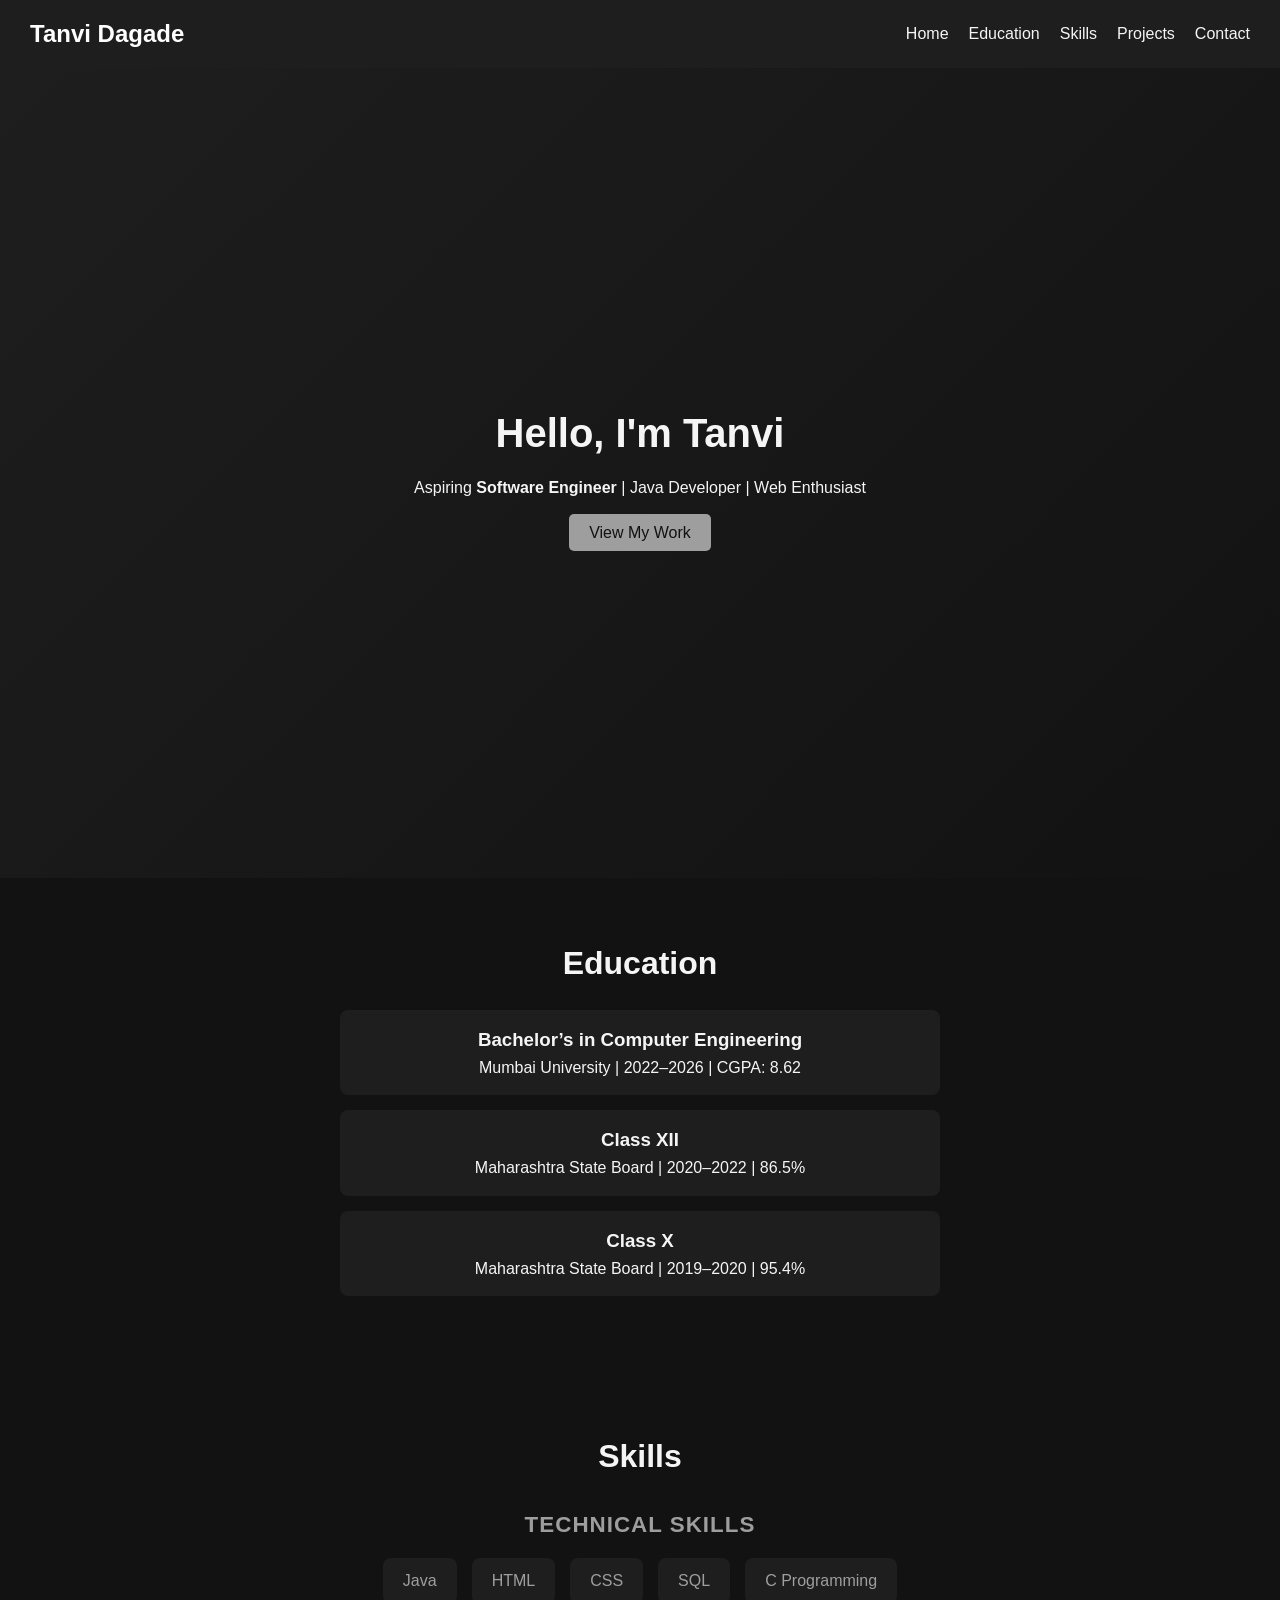
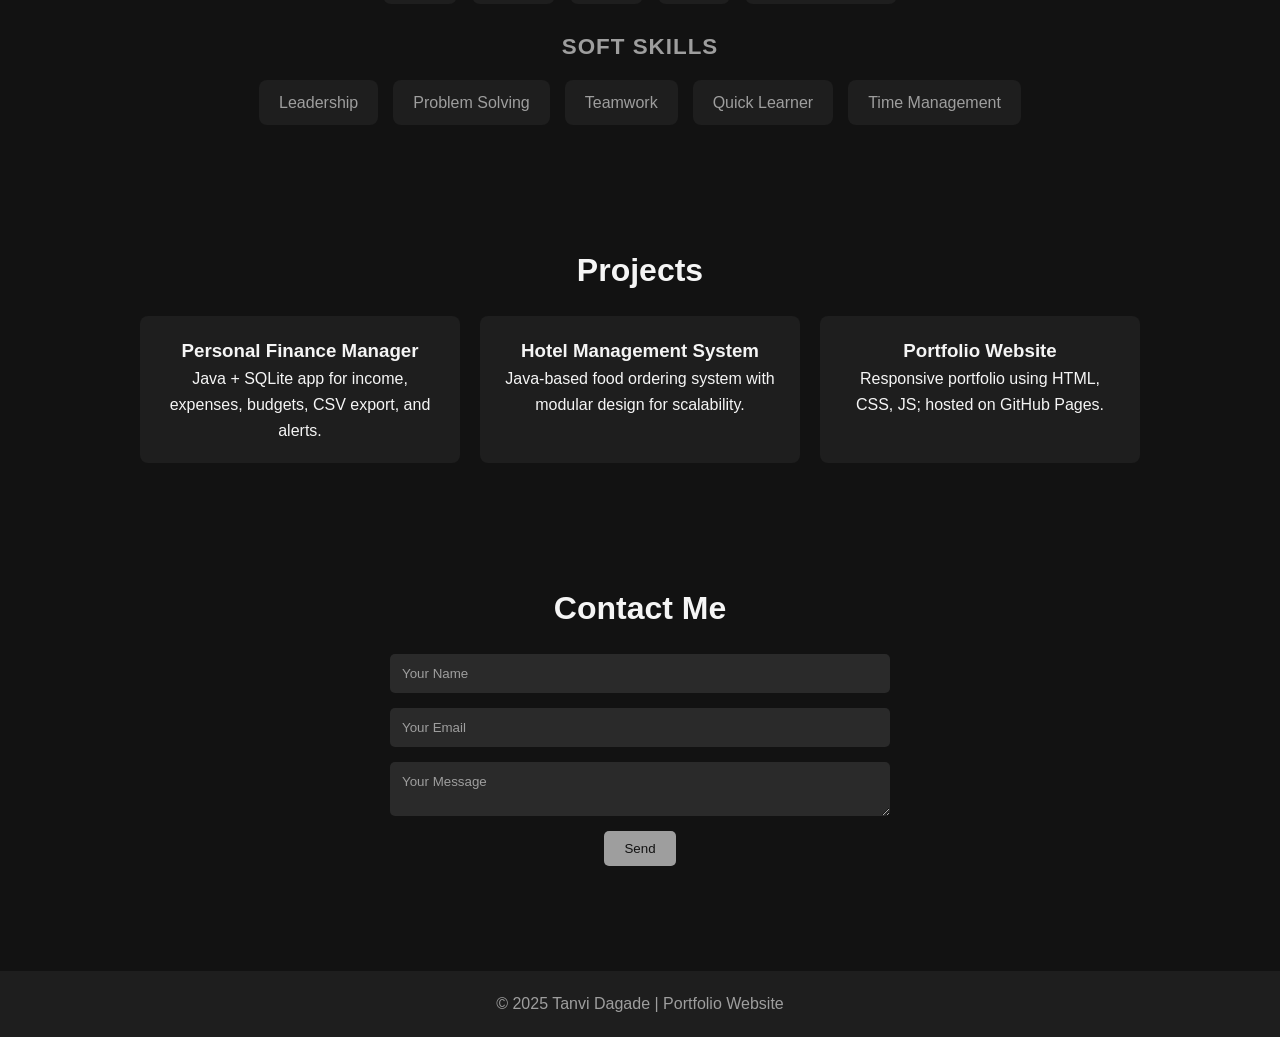
==== index.html @ e06c5f33 "Add files via upload" ====
<!DOCTYPE html>
<html lang="en">

<head>
    <meta charset="UTF-8">
    <meta name="viewport" content="width=device-width, initial-scale=1.0">
    <title>Tanvi Dagade - Portfolio</title>
    <link rel="stylesheet" href="style.css">
</head>

<body> <!-- ===== Header / Navbar ===== -->
    <header>
        <nav>
            <h2 class="logo">Tanvi Dagade</h2>
            <ul class="nav-links">
                <li><a href="#home">Home</a></li>
                <li><a href="#education">Education</a></li>
                <li><a href="#skills">Skills</a></li>
                <li><a href="#projects">Projects</a></li>
                <li><a href="#contact">Contact</a></li>
            </ul>
        </nav>
    </header> <!-- ===== Hero Section ===== -->
    <section id="home" class="section hero">
        <div class="hero-content">
            <h1>Hello, I'm Tanvi <span class="highlight"></span></h1>
            <p>Aspiring <strong>Software Engineer</strong> | Java Developer | Web Enthusiast</p> <a href="#projects"
                class="btn">View My Work</a>
        </div>
    </section> <!-- ===== Education Section ===== -->
    <section id="education" class="section">
        <h2 class="section-title">Education</h2>
        <div class="timeline">
            <div class="timeline-item">
                <h3>Bachelor’s in Computer Engineering</h3>
                <p>Mumbai University | 2022–2026 | CGPA: 8.62</p>
            </div>
            <div class="timeline-item">
                <h3>Class XII</h3>
                <p>Maharashtra State Board | 2020–2022 | 86.5%</p>
            </div>
            <div class="timeline-item">
                <h3>Class X</h3>
                <p>Maharashtra State Board | 2019–2020 | 95.4%</p>
            </div>
        </div>
    </section> <!-- ===== Skills Section ===== -->
    <section id="skills" class="section">
        <h2 class="section-title">Skills</h2> <!-- Technical Skills -->
        <h3 class="sub-title">Technical Skills</h3>
        <div class="skills-container">
            <div class="skill-card">Java</div>
            <div class="skill-card">HTML</div>
            <div class="skill-card">CSS</div>
            <div class="skill-card">SQL</div>
            <div class="skill-card">C Programming</div>
        </div> <!-- Soft Skills -->
        <h3 class="sub-title">Soft Skills</h3>
        <div class="skills-container">
            <div class="skill-card">Leadership</div>
            <div class="skill-card">Problem Solving</div>
            <div class="skill-card">Teamwork</div>
            <div class="skill-card">Quick Learner</div>
            <div class="skill-card">Time Management</div>
        </div>
    </section> <!-- ===== Projects Section ===== -->
    <section id="projects" class="section">
        <h2 class="section-title">Projects</h2>
        <div class="projects-grid">
            <div class="project-card">
                <h3>Personal Finance Manager</h3>
                <p>Java + SQLite app for income, expenses, budgets, CSV export, and alerts.</p>
            </div>
            <div class="project-card">
                <h3>Hotel Management System</h3>
                <p>Java-based food ordering system with modular design for scalability.</p>
            </div>
            <div class="project-card">
                <h3>Portfolio Website</h3>
                <p>Responsive portfolio using HTML, CSS, JS; hosted on GitHub Pages.</p>
            </div>
        </div>
    </section> <!-- ===== Contact Section ===== -->
    <section id="contact" class="section">
        <h2 class="section-title">Contact Me</h2>
        <form id="contactForm"> <input type="text" name="name" placeholder="Your Name" required> <input type="email"
                name="email" placeholder="Your Email" required> <textarea name="message" placeholder="Your Message"
                required></textarea> <button type="submit" class="btn">Send</button> </form>
        <p id="formMessage" class="form-msg"></p>
    </section> <!-- ===== Footer ===== -->
    <footer>
        <p>© 2025 Tanvi Dagade | Portfolio Website</p>
    </footer>
    <script src="script.js"></script>
</body>

</html>
---- style.css ----
/* ===== Global Styles ===== */
* {
    margin: 0;
    padding: 0;
    box-sizing: border-box;
    font-family: 'Segoe UI', Arial, sans-serif;
}

body {
    background: #121212;
    color: #f5f5f5;
    line-height: 1.6;
}

/* ===== Navbar ===== */
header {
    background: #1e1e1e;
    padding: 15px 30px;
    position: sticky;
    top: 0;
    z-index: 1000;
}

nav {
    display: flex;
    justify-content: space-between;
    align-items: center;
}

.logo {
    color: white;
    font-size: 1.5rem;
    font-weight: bold;
}

.logo span {
    color: #9e9e9e;
}

.nav-links {
    list-style: none;
    display: flex;
    gap: 20px;
}

.nav-links a {
    color: #f5f5f5;
    text-decoration: none;
    transition: 0.3s;
}

.nav-links a:hover {
    color: #9e9e9e;
}

/* ===== Hero Section ===== */
.hero {
    height: 90vh;
    display: flex;
    align-items: center;
    justify-content: center;
    text-align: center;
    background: linear-gradient(135deg, #1e1e1e, #121212);
}

.hero h1 {
    font-size: 2.5rem;
    margin-bottom: 10px;
}

.highlight {
    color: #9e9e9e;
}

.hero p {
    margin-bottom: 20px;
}

.btn {
    background: #9e9e9e;
    color: #121212;
    padding: 10px 20px;
    border: none;
    border-radius: 5px;
    text-decoration: none;
    cursor: pointer;
    transition: 0.3s;
}

.btn:hover {
    background: #f5f5f5;
}

.sub-title {
    font-size: 1.4rem;
    margin: 25px 0 15px;
    color: #9e9e9e;
    text-transform: uppercase;
    letter-spacing: 1px;
}

/* ===== Sections ===== */
.section {
    padding: 60px 20px;
    text-align: center;
}

.section-title {
    font-size: 2rem;
    margin-bottom: 20px;
}

/* ===== Education Timeline ===== */
.timeline {
    max-width: 600px;
    margin: auto;
}

.timeline-item {
    background: #1e1e1e;
    margin: 15px 0;
    padding: 15px;
    border-radius: 8px;
}

/* ===== Skills ===== */
.skills-container {
    display: flex;
    flex-wrap: wrap;
    justify-content: center;
    gap: 15px;
}

.skill-card {
    background: #1e1e1e;
    padding: 10px 20px;
    border-radius: 8px;
    color: #9e9e9e;
    transition: 0.3s;
}

.skill-card:hover {
    background: #9e9e9e;
    color: #121212;
}

/* ===== Projects ===== */
.projects-grid {
    display: grid;
    grid-template-columns: repeat(auto-fit, minmax(250px, 1fr));
    gap: 20px;
    max-width: 1000px;
    margin: auto;
}

.project-card {
    background: #1e1e1e;
    padding: 20px;
    border-radius: 8px;
    transition: 0.3s;
}

.project-card:hover {
    transform: translateY(-5px);
    background: #2a2a2a;
}

/* ===== Contact ===== */
form {
    max-width: 500px;
    margin: auto;
    display: flex;
    flex-direction: column;
    gap: 15px;
}

.form-msg {
    margin-top: 15px;
    font-size: 1rem;
    font-weight: bold;
}

form input,
form textarea {
    padding: 12px;
    border: none;
    border-radius: 5px;
    background: #2a2a2a;
    color: #f5f5f5;
}

form input::placeholder,
form textarea::placeholder {
    color: #9e9e9e;
}

form button {
    align-self: center;
}

/* ===== Footer ===== */
footer {
    background: #1e1e1e;
    padding: 20px;
    text-align: center;
    color: #9e9e9e;
    margin-top: 30px;
}

/* ===== Responsive ===== */
@media (max-width: 768px) {
    nav {
        flex-direction: column;
    }

    .nav-links {
        flex-direction: column;
        gap: 10px;
        margin-top: 10px;
    }
}
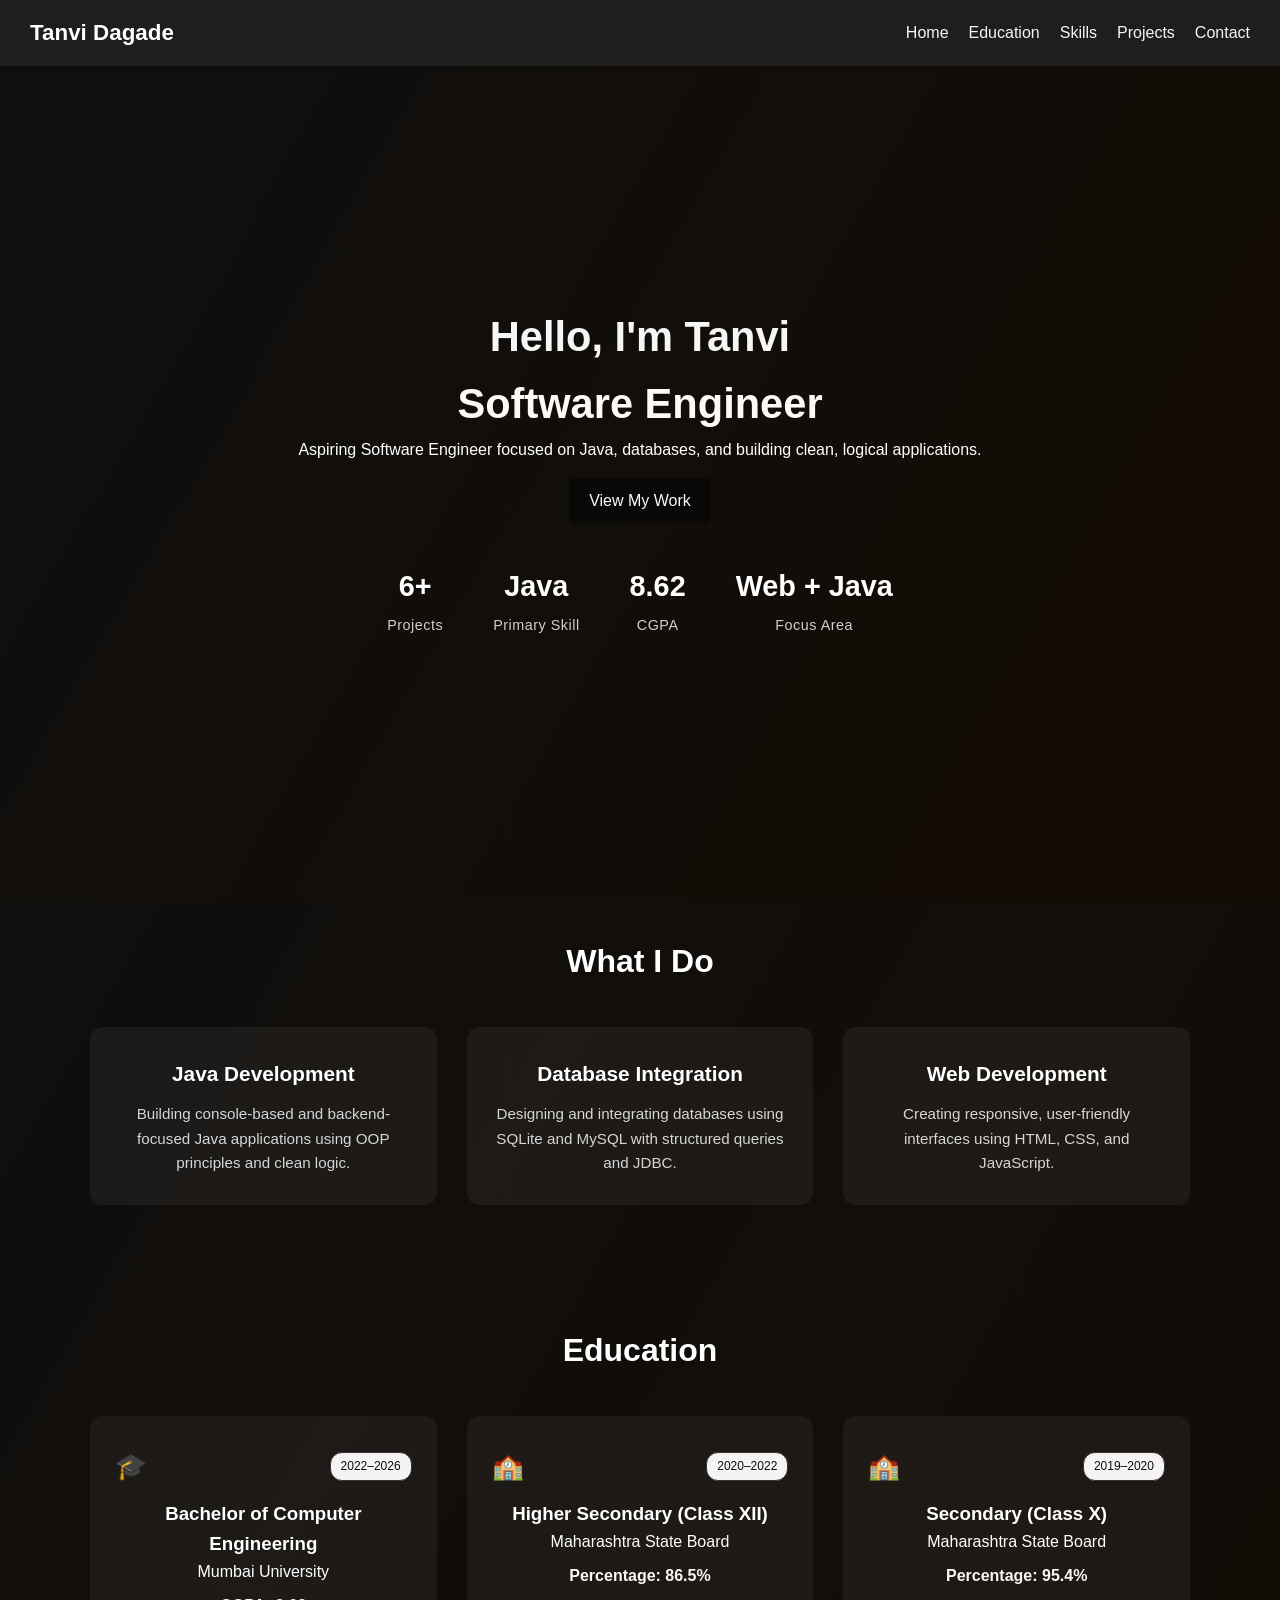
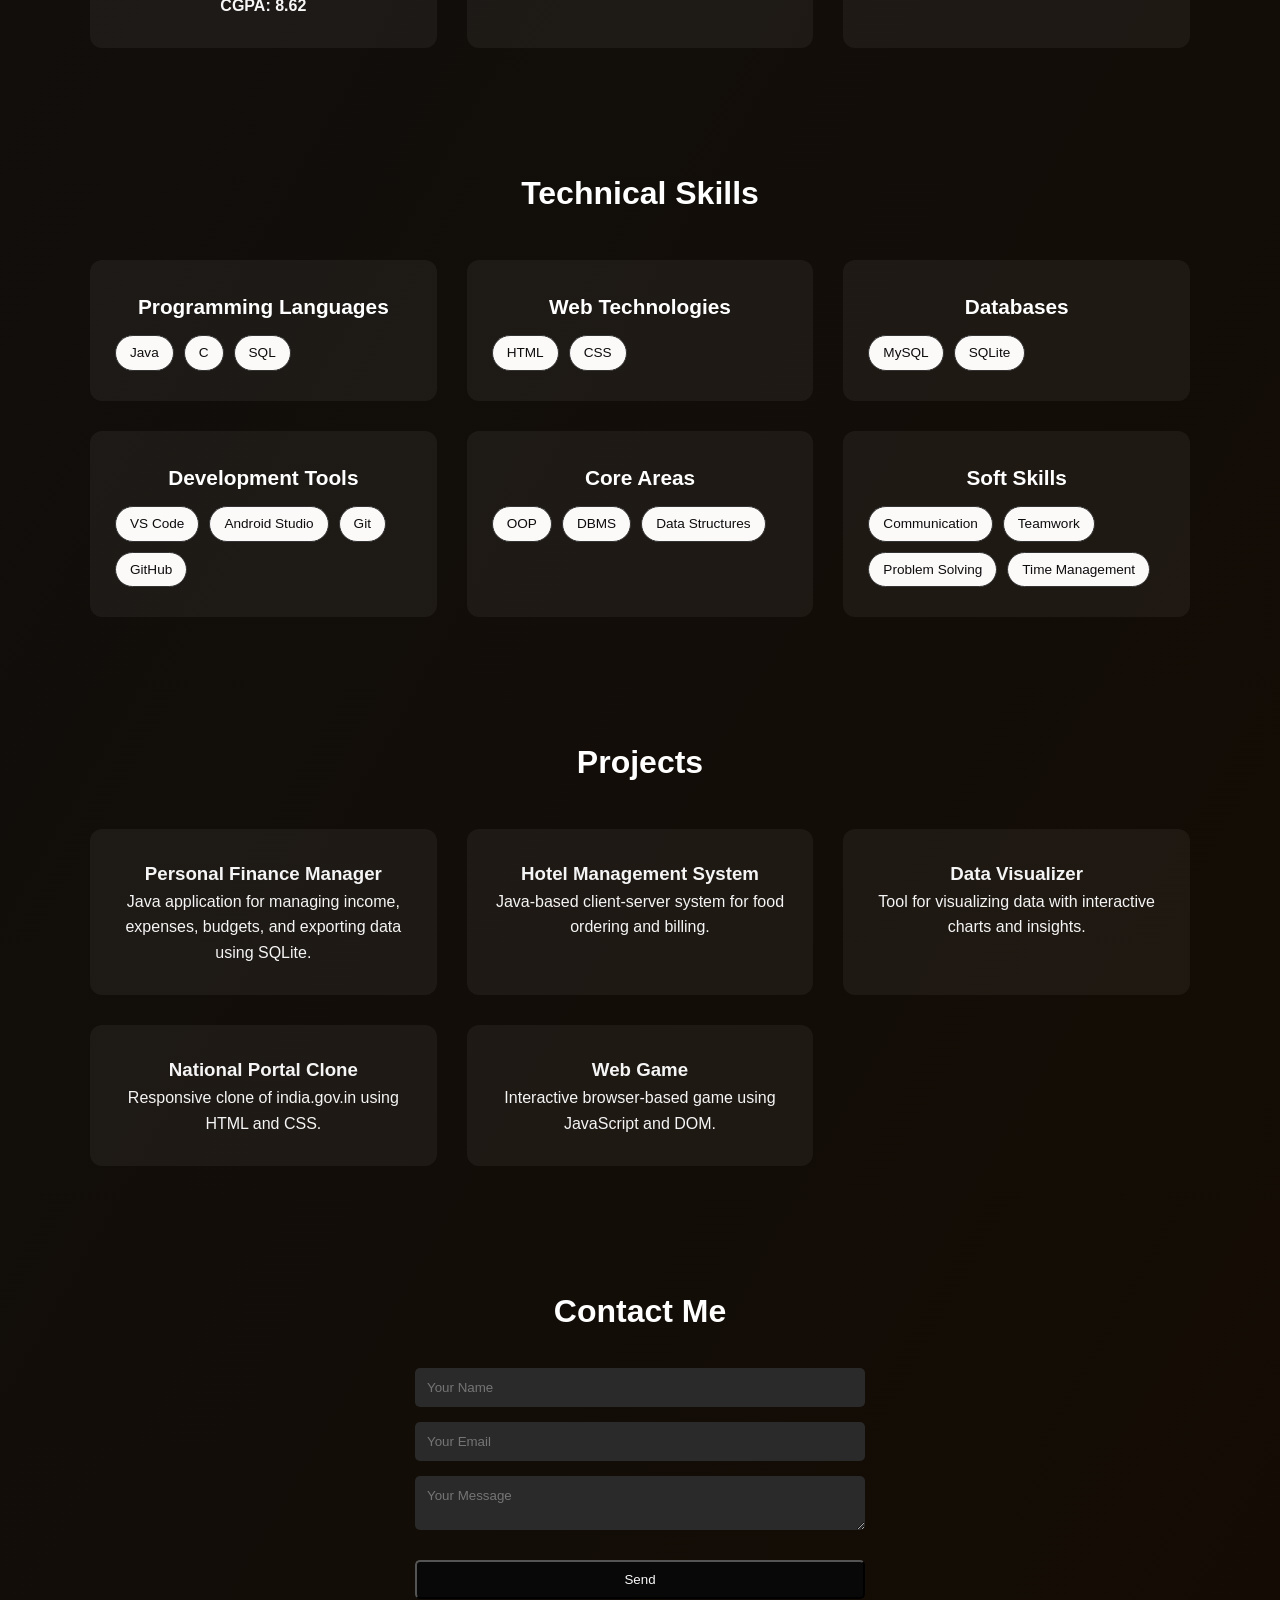
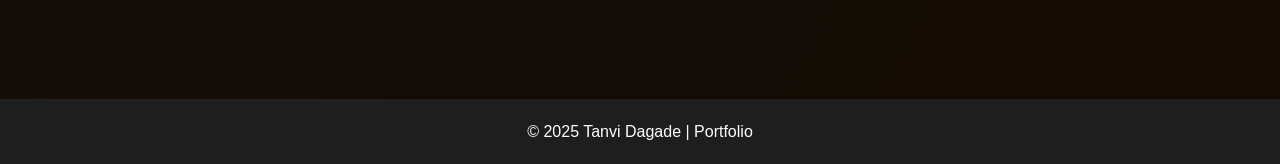
==== commit 08190ae6: "Initial portfolio upload" ====
--- a/index.html
+++ b/index.html
@@ -1,97 +1,274 @@
-<!DOCTYPE html>
-<html lang="en">
-
-<head>
-    <meta charset="UTF-8">
-    <meta name="viewport" content="width=device-width, initial-scale=1.0">
-    <title>Tanvi Dagade - Portfolio</title>
-    <link rel="stylesheet" href="style.css">
-</head>
-
-<body> <!-- ===== Header / Navbar ===== -->
-    <header>
-        <nav>
-            <h2 class="logo">Tanvi Dagade</h2>
-            <ul class="nav-links">
-                <li><a href="#home">Home</a></li>
-                <li><a href="#education">Education</a></li>
-                <li><a href="#skills">Skills</a></li>
-                <li><a href="#projects">Projects</a></li>
-                <li><a href="#contact">Contact</a></li>
-            </ul>
-        </nav>
-    </header> <!-- ===== Hero Section ===== -->
-    <section id="home" class="section hero">
-        <div class="hero-content">
-            <h1>Hello, I'm Tanvi <span class="highlight"></span></h1>
-            <p>Aspiring <strong>Software Engineer</strong> | Java Developer | Web Enthusiast</p> <a href="#projects"
-                class="btn">View My Work</a>
-        </div>
-    </section> <!-- ===== Education Section ===== -->
-    <section id="education" class="section">
-        <h2 class="section-title">Education</h2>
-        <div class="timeline">
-            <div class="timeline-item">
-                <h3>Bachelor’s in Computer Engineering</h3>
-                <p>Mumbai University | 2022–2026 | CGPA: 8.62</p>
-            </div>
-            <div class="timeline-item">
-                <h3>Class XII</h3>
-                <p>Maharashtra State Board | 2020–2022 | 86.5%</p>
-            </div>
-            <div class="timeline-item">
-                <h3>Class X</h3>
-                <p>Maharashtra State Board | 2019–2020 | 95.4%</p>
-            </div>
-        </div>
-    </section> <!-- ===== Skills Section ===== -->
-    <section id="skills" class="section">
-        <h2 class="section-title">Skills</h2> <!-- Technical Skills -->
-        <h3 class="sub-title">Technical Skills</h3>
-        <div class="skills-container">
-            <div class="skill-card">Java</div>
-            <div class="skill-card">HTML</div>
-            <div class="skill-card">CSS</div>
-            <div class="skill-card">SQL</div>
-            <div class="skill-card">C Programming</div>
-        </div> <!-- Soft Skills -->
-        <h3 class="sub-title">Soft Skills</h3>
-        <div class="skills-container">
-            <div class="skill-card">Leadership</div>
-            <div class="skill-card">Problem Solving</div>
-            <div class="skill-card">Teamwork</div>
-            <div class="skill-card">Quick Learner</div>
-            <div class="skill-card">Time Management</div>
-        </div>
-    </section> <!-- ===== Projects Section ===== -->
-    <section id="projects" class="section">
-        <h2 class="section-title">Projects</h2>
-        <div class="projects-grid">
-            <div class="project-card">
-                <h3>Personal Finance Manager</h3>
-                <p>Java + SQLite app for income, expenses, budgets, CSV export, and alerts.</p>
-            </div>
-            <div class="project-card">
-                <h3>Hotel Management System</h3>
-                <p>Java-based food ordering system with modular design for scalability.</p>
-            </div>
-            <div class="project-card">
-                <h3>Portfolio Website</h3>
-                <p>Responsive portfolio using HTML, CSS, JS; hosted on GitHub Pages.</p>
-            </div>
-        </div>
-    </section> <!-- ===== Contact Section ===== -->
-    <section id="contact" class="section">
-        <h2 class="section-title">Contact Me</h2>
-        <form id="contactForm"> <input type="text" name="name" placeholder="Your Name" required> <input type="email"
-                name="email" placeholder="Your Email" required> <textarea name="message" placeholder="Your Message"
-                required></textarea> <button type="submit" class="btn">Send</button> </form>
-        <p id="formMessage" class="form-msg"></p>
-    </section> <!-- ===== Footer ===== -->
-    <footer>
-        <p>© 2025 Tanvi Dagade | Portfolio Website</p>
-    </footer>
-    <script src="script.js"></script>
-</body>
-
+<!DOCTYPE html>
+<html lang="en">
+
+<head>
+    <meta charset="UTF-8" />
+    <meta name="viewport" content="width=device-width, initial-scale=1.0" />
+    <title>Tanvi Dagade - Portfolio</title>
+    <link rel="stylesheet" href="style.css" />
+</head>
+
+<body>
+
+    <!-- Floating Background -->
+    <div class="floating-bg">
+        <span></span>
+        <span></span>
+        <span></span>
+        <span></span>
+        <span></span>
+        <span></span>
+    </div>
+
+    <!-- ===== Navbar ===== -->
+    <header>
+        <nav>
+            <h2 class="logo">Tanvi Dagade</h2>
+            <ul class="nav-links">
+                <li><a href="#home">Home</a></li>
+                <li><a href="#education">Education</a></li>
+                <li><a href="#skills">Skills</a></li>
+                <li><a href="#projects">Projects</a></li>
+                <li><a href="#contact">Contact</a></li>
+            </ul>
+        </nav>
+    </header>
+
+    <!-- ===== Hero ===== -->
+    <section id="home" class="section hero">
+        <div class="hero-content">
+            <h1 style="color: rgb(247, 246, 246);">
+                Hello, I'm Tanvi <br>
+                <span class="highlight" id="typing" style="color: rgb(253, 249, 249);"></span>
+            </h1>
+
+            <p>
+                Aspiring Software Engineer focused on Java, databases,
+                and building clean, logical applications.
+            </p>
+
+            <a href="#projects" class="btn">View My Work</a>
+
+            <!-- HERO STATS -->
+            <div class="hero-stats">
+                <div>
+                    <h3>6+</h3>
+                    <p>Projects</p>
+                </div>
+                <div>
+                    <h3>Java</h3>
+                    <p>Primary Skill</p>
+                </div>
+                <div>
+                    <h3>8.62</h3>
+                    <p>CGPA</p>
+                </div>
+                <div>
+                    <h3>Web + Java</h3>
+                    <p>Focus Area</p>
+                </div>
+            </div>
+        </div>
+    </section>
+
+    <!-- ===== What I Do ===== -->
+    <section class="section what-i-do">
+        <h2 class="section-title">What I Do</h2>
+
+        <div class="what-grid">
+            <div class="what-card">
+                <h3>Java Development</h3>
+                <p>
+                    Building console-based and backend-focused Java applications
+                    using OOP principles and clean logic.
+                </p>
+            </div>
+
+            <div class="what-card">
+                <h3>Database Integration</h3>
+                <p>
+                    Designing and integrating databases using SQLite and MySQL
+                    with structured queries and JDBC.
+                </p>
+            </div>
+
+            <div class="what-card">
+                <h3>Web Development</h3>
+                <p>
+                    Creating responsive, user-friendly interfaces using
+                    HTML, CSS, and JavaScript.
+                </p>
+            </div>
+        </div>
+    </section>
+
+    <!-- ===== Education ===== -->
+    <section id="education" class="section">
+        <h2 class="section-title">Education</h2>
+
+        <div class="education-grid">
+
+            <div class="education-card">
+                <div class="edu-header">
+                    <span class="edu-icon">🎓</span>
+                    <span class="edu-badge">2022–2026</span>
+                </div>
+                <h3>Bachelor of Computer Engineering</h3>
+                <p>Mumbai University</p>
+                <p class="edu-score">CGPA: 8.62</p>
+            </div>
+
+            <div class="education-card">
+                <div class="edu-header">
+                    <span class="edu-icon">🏫</span>
+                    <span class="edu-badge">2020–2022</span>
+                </div>
+                <h3>Higher Secondary (Class XII)</h3>
+                <p>Maharashtra State Board</p>
+                <p class="edu-score">Percentage: 86.5%</p>
+            </div>
+
+            <div class="education-card">
+                <div class="edu-header">
+                    <span class="edu-icon">🏫</span>
+                    <span class="edu-badge">2019–2020</span>
+                </div>
+                <h3>Secondary (Class X)</h3>
+                <p>Maharashtra State Board</p>
+                <p class="edu-score">Percentage: 95.4%</p>
+            </div>
+
+        </div>
+    </section>
+
+    <!-- ===== Skills ===== -->
+    <section id="skills" class="section">
+        <h2 class="section-title">Technical Skills</h2>
+
+        <div class="skills-grid">
+
+            <div class="skills-block">
+                <h3>Programming Languages</h3>
+                <div class="skill-tags">
+                    <span>Java</span>
+                    <span>C</span>
+                    <span>SQL</span>
+                </div>
+            </div>
+
+            <div class="skills-block">
+                <h3>Web Technologies</h3>
+                <div class="skill-tags">
+                    <span>HTML</span>
+                    <span>CSS</span>
+                </div>
+            </div>
+
+            <div class="skills-block">
+                <h3>Databases</h3>
+                <div class="skill-tags">
+                    <span>MySQL</span>
+                    <span>SQLite</span>
+                </div>
+            </div>
+
+            <div class="skills-block">
+                <h3>Development Tools</h3>
+                <div class="skill-tags">
+                    <span>VS Code</span>
+                    <span>Android Studio</span>
+                    <span>Git</span>
+                    <span>GitHub</span>
+                </div>
+            </div>
+
+            <div class="skills-block">
+                <h3>Core Areas</h3>
+                <div class="skill-tags">
+                    <span>OOP</span>
+                    <span>DBMS</span>
+                    <span>Data Structures</span>
+                </div>
+            </div>
+
+            <div class="skills-block">
+                <h3>Soft Skills</h3>
+                <div class="skill-tags">
+                    <span>Communication</span>
+                    <span>Teamwork</span>
+                    <span>Problem Solving</span>
+                    <span>Time Management</span>
+                </div>
+            </div>
+
+        </div>
+    </section>
+
+    <!-- ===== Projects ===== -->
+    <section id="projects" class="section">
+        <h2 class="section-title">Projects</h2>
+
+        <div class="projects-grid">
+
+            <a href="projects/finance-manager.html" class="project-card">
+                <h3>Personal Finance Manager</h3>
+                <p>
+                    Java application for managing income, expenses, budgets,
+                    and exporting data using SQLite.
+                </p>
+            </a>
+
+            <a href="projects/hotel-management.html" class="project-card">
+                <h3>Hotel Management System</h3>
+                <p>
+                    Java-based client-server system for food ordering and billing.
+                </p>
+            </a>
+
+            <a href="projects/data-visualizer.html" class="project-card">
+                <h3>Data Visualizer</h3>
+                <p>
+                    Tool for visualizing data with interactive charts and insights.
+                </p>
+            </a>
+
+            <a href="projects/national-portal.html" class="project-card">
+                <h3>National Portal Clone</h3>
+                <p>
+                    Responsive clone of india.gov.in using HTML and CSS.
+                </p>
+            </a>
+
+            <a href="projects/web-game.html" class="project-card">
+                <h3>Web Game</h3>
+                <p>
+                    Interactive browser-based game using JavaScript and DOM.
+                </p>
+            </a>
+
+        </div>
+    </section>
+
+    <!-- ===== Contact ===== -->
+    <section id="contact" class="section">
+        <h2 class="section-title">Contact Me</h2>
+
+        <form id="contactForm">
+            <input type="text" placeholder="Your Name" required />
+            <input type="email" placeholder="Your Email" required />
+            <textarea placeholder="Your Message" required></textarea>
+            <button type="submit" class="btn">Send</button>
+        </form>
+
+        <p id="formMessage" class="form-msg"></p>
+    </section>
+
+    <!-- ===== Footer ===== -->
+    <footer>
+        <p>© 2025 Tanvi Dagade | Portfolio</p>
+    </footer>
+
+    <script src="script.js"></script>
+</body>
+
 </html>
--- a/style.css
+++ b/style.css
@@ -1,221 +1,438 @@
-/* ===== Global Styles ===== */
-* {
-    margin: 0;
-    padding: 0;
-    box-sizing: border-box;
-    font-family: 'Segoe UI', Arial, sans-serif;
-}
-
-body {
-    background: #121212;
-    color: #f5f5f5;
-    line-height: 1.6;
-}
-
-/* ===== Navbar ===== */
-header {
-    background: #1e1e1e;
-    padding: 15px 30px;
-    position: sticky;
-    top: 0;
-    z-index: 1000;
-}
-
-nav {
-    display: flex;
-    justify-content: space-between;
-    align-items: center;
-}
-
-.logo {
-    color: white;
-    font-size: 1.5rem;
-    font-weight: bold;
-}
-
-.logo span {
-    color: #9e9e9e;
-}
-
-.nav-links {
-    list-style: none;
-    display: flex;
-    gap: 20px;
-}
-
-.nav-links a {
-    color: #f5f5f5;
-    text-decoration: none;
-    transition: 0.3s;
-}
-
-.nav-links a:hover {
-    color: #9e9e9e;
-}
-
-/* ===== Hero Section ===== */
-.hero {
-    height: 90vh;
-    display: flex;
-    align-items: center;
-    justify-content: center;
-    text-align: center;
-    background: linear-gradient(135deg, #1e1e1e, #121212);
-}
-
-.hero h1 {
-    font-size: 2.5rem;
-    margin-bottom: 10px;
-}
-
-.highlight {
-    color: #9e9e9e;
-}
-
-.hero p {
-    margin-bottom: 20px;
-}
-
-.btn {
-    background: #9e9e9e;
-    color: #121212;
-    padding: 10px 20px;
-    border: none;
-    border-radius: 5px;
-    text-decoration: none;
-    cursor: pointer;
-    transition: 0.3s;
-}
-
-.btn:hover {
-    background: #f5f5f5;
-}
-
-.sub-title {
-    font-size: 1.4rem;
-    margin: 25px 0 15px;
-    color: #9e9e9e;
-    text-transform: uppercase;
-    letter-spacing: 1px;
-}
-
-/* ===== Sections ===== */
-.section {
-    padding: 60px 20px;
-    text-align: center;
-}
-
-.section-title {
-    font-size: 2rem;
-    margin-bottom: 20px;
-}
-
-/* ===== Education Timeline ===== */
-.timeline {
-    max-width: 600px;
-    margin: auto;
-}
-
-.timeline-item {
-    background: #1e1e1e;
-    margin: 15px 0;
-    padding: 15px;
-    border-radius: 8px;
-}
-
-/* ===== Skills ===== */
-.skills-container {
-    display: flex;
-    flex-wrap: wrap;
-    justify-content: center;
-    gap: 15px;
-}
-
-.skill-card {
-    background: #1e1e1e;
-    padding: 10px 20px;
-    border-radius: 8px;
-    color: #9e9e9e;
-    transition: 0.3s;
-}
-
-.skill-card:hover {
-    background: #9e9e9e;
-    color: #121212;
-}
-
-/* ===== Projects ===== */
-.projects-grid {
-    display: grid;
-    grid-template-columns: repeat(auto-fit, minmax(250px, 1fr));
-    gap: 20px;
-    max-width: 1000px;
-    margin: auto;
-}
-
-.project-card {
-    background: #1e1e1e;
-    padding: 20px;
-    border-radius: 8px;
-    transition: 0.3s;
-}
-
-.project-card:hover {
-    transform: translateY(-5px);
-    background: #2a2a2a;
-}
-
-/* ===== Contact ===== */
-form {
-    max-width: 500px;
-    margin: auto;
-    display: flex;
-    flex-direction: column;
-    gap: 15px;
-}
-
-.form-msg {
-    margin-top: 15px;
-    font-size: 1rem;
-    font-weight: bold;
-}
-
-form input,
-form textarea {
-    padding: 12px;
-    border: none;
-    border-radius: 5px;
-    background: #2a2a2a;
-    color: #f5f5f5;
-}
-
-form input::placeholder,
-form textarea::placeholder {
-    color: #9e9e9e;
-}
-
-form button {
-    align-self: center;
-}
-
-/* ===== Footer ===== */
-footer {
-    background: #1e1e1e;
-    padding: 20px;
-    text-align: center;
-    color: #9e9e9e;
-    margin-top: 30px;
-}
-
-/* ===== Responsive ===== */
-@media (max-width: 768px) {
-    nav {
-        flex-direction: column;
-    }
-
-    .nav-links {
-        flex-direction: column;
-        gap: 10px;
-        margin-top: 10px;
-    }
-}+/* ===== RESET ===== */
+* {
+    margin: 0;
+    padding: 0;
+    box-sizing: border-box;
+    font-family: 'Segoe UI', Arial, sans-serif;
+}
+
+body {
+    background: linear-gradient(
+        120deg,
+        #0f0f0f,
+        #160b00,
+        #5c3e0d,
+        #140e05
+    );
+    background-size: 400% 400%;
+    animation: floatingBackground 20s ease-in-out infinite;
+    color: #fff;
+    line-height: 1.6;
+}
+
+/* ===== NAVBAR ===== */
+header {
+    background: #1e1e1e;
+    padding: 15px 30px;
+    position: sticky;
+    top: 0;
+    z-index: 1000;
+}
+
+nav {
+    display: flex;
+    justify-content: space-between;
+    align-items: center;
+}
+
+.logo {
+    font-size: 1.4rem;
+}
+
+.nav-links {
+    list-style: none;
+    display: flex;
+    gap: 20px;
+}
+
+.nav-links a {
+    color: #f5f5f5;
+    text-decoration: none;
+    transition: color 0.3s;
+}
+
+.nav-links a:hover {
+    color: #9e9e9e;
+}
+
+/* ===== SECTIONS ===== */
+.section {
+    padding: 60px 20px;
+    text-align: center;
+}
+
+.section-title {
+    font-size: 2rem;
+    margin-bottom: 30px;
+}
+
+/* ===== HERO ===== */
+.hero {
+    height: 90vh;
+    display: flex;
+    justify-content: center;
+    align-items: center;
+    text-align: center;
+}
+
+.hero h1 {
+    font-size: 2.6rem;
+}
+
+.highlight {
+    color: #9e9e9e;
+}
+
+/* ===== BUTTON ===== */
+.btn {
+    background: #080808;
+    color: #faf8f8;
+    padding: 10px 20px;
+    border-radius: 5px;
+    text-decoration: none;
+    display: inline-block;
+    margin-top: 15px;
+    transition: transform 0.3s;
+}
+
+.btn:hover {
+    transform: translateY(-3px);
+}
+
+/* ===== EDUCATION ===== */
+.education-grid {
+    display: grid;
+    grid-template-columns: repeat(3, 1fr);
+    gap: 30px;
+    max-width: 1100px;
+    margin: 40px auto 0;
+}
+
+.education-card {
+    background: rgba(255, 255, 255, 0.05);
+    padding: 30px 25px;
+    border-radius: 12px;
+    transition: transform 0.3s ease, box-shadow 0.3s ease;
+}
+
+.education-card:hover {
+    transform: translateY(-8px);
+    box-shadow: 0 15px 30px rgba(0, 0, 0, 0.35);
+}
+
+.edu-header {
+    display: flex;
+    justify-content: space-between;
+    align-items: center;
+    margin-bottom: 12px;
+}
+
+.edu-icon {
+    font-size: 1.6rem;
+}
+
+.edu-badge {
+    background: #f5f3f3;
+    color: #0e0d0d;
+    font-size: 0.75rem;
+    padding: 4px 10px;
+    border-radius: 12px;
+    border: 1px solid #333;
+}
+
+.edu-score {
+    font-weight: bold;
+    color: #f8f7f7;
+    margin-top: 8px;
+}
+
+/* ===== SKILLS ===== */
+.skills-grid {
+   display: grid;
+    grid-template-columns: repeat(3, 1fr);
+    gap: 30px;
+    max-width: 1100px;
+    margin: 40px auto 0;
+}
+
+.skills-block {
+    background: rgba(255, 255, 255, 0.05);
+    padding: 30px 25px;
+    border-radius: 12px;
+    transition: transform 0.3s ease, box-shadow 0.3s ease;
+}
+
+.skills-block:hover {
+   transform: translateY(-8px);
+    box-shadow: 0 15px 30px rgba(0, 0, 0, 0.35);
+}
+
+.skills-block h3 {
+    font-size: 1.3rem;
+    margin-bottom: 12px;
+    color: #ffffff;
+}
+
+.skill-tags {
+    display: flex;
+    flex-wrap: wrap;
+    gap: 10px;
+}
+
+.skill-tags span {
+    padding: 6px 14px;
+    border-radius: 20px;
+    background: #fcf9f9;
+    border: 1px solid #333;
+    font-size: 0.85rem;
+    color: #0e0d0d;
+    transition: all 0.3s ease;
+}
+
+.skill-tags span:hover {
+    background: #9e9e9e;
+    color: #121212;
+    transform: translateY(-3px);
+}
+
+/* ===== PROJECTS ===== */
+.projects-grid {
+   display: grid;
+    grid-template-columns: repeat(3, 1fr);
+    gap: 30px;
+    max-width: 1100px;
+    margin: 40px auto 0;
+}
+
+.project-card {
+    background: rgba(255, 255, 255, 0.05);
+    padding: 30px 25px;
+    border-radius: 12px;
+    transition: transform 0.4s ease, box-shadow 0.4s ease;
+    text-decoration: none;
+    color: #f5f5f5;
+    transition: transform 0.4s ease, box-shadow 0.4s ease;
+}
+
+.project-card:hover {
+    transform: translateY(-8px);
+    transform: translateY(-8px);
+    box-shadow: 0 15px 30px rgba(0, 0, 0, 0.35);
+}
+
+/* ===== PROJECT DETAIL HERO ===== */
+.project-hero {
+    max-width: 900px;
+    margin: 60px auto 40px;
+    padding: 40px;
+    background: linear-gradient(135deg, #2a2a2a, #1e1e1e);
+    border-radius: 16px;
+    text-align: left;
+    box-shadow: 0 10px 40px rgba(0, 0, 0, 0.4);
+}
+
+.project-hero h1 {
+    font-size: 2.5rem;
+}
+
+.project-hero p {
+    color: #bdbdbd;
+    margin: 15px 0 25px;
+    font-size: 1.1rem;
+}
+
+.tech-badges {
+    display: flex;
+    flex-wrap: wrap;
+    gap: 10px;
+}
+
+.tech-badges span {
+    padding: 6px 14px;
+    border-radius: 20px;
+    background: #121212;
+    border: 1px solid #333;
+    font-size: 0.9rem;
+    transition: transform 0.3s ease, box-shadow 0.3s ease;
+}
+
+.tech-badges span:hover {
+    transform: translateY(-5px) scale(1.1);
+    box-shadow: 0 5px 15px rgba(158, 158, 158, 0.4);
+}
+
+/* ===== CONTACT ===== */
+form {
+    max-width: 450px;
+    margin: auto;
+    display: flex;
+    flex-direction: column;
+    gap: 15px;
+}
+
+input,
+textarea {
+    padding: 12px;
+    border-radius: 5px;
+    border: none;
+    background: #2a2a2a;
+    color: #fff;
+}
+
+/* ===== FOOTER ===== */
+footer {
+    background: #1e1e1e;
+    padding: 20px;
+    text-align: center;
+    margin-top: 40px;
+}
+
+/* ===== ANIMATIONS ===== */
+.hidden {
+    opacity: 0;
+    transform: translateY(30px);
+}
+
+.fade-in {
+    opacity: 1;
+    transform: translateY(0);
+    transition: 0.8s ease;
+}
+
+/* ===== RESPONSIVE ===== */
+@media (max-width: 600px) {
+    .section {
+        padding: 45px 15px;
+    }
+
+    .education-card,
+    .skills-block {
+        padding: 18px;
+    }
+
+    .hero h1 {
+        font-size: 2.1rem;
+    }
+}
+
+.hero-content {
+    max-width: 1000px;
+    margin: 0 auto;
+    text-align: center;
+}
+
+.hero-stats {
+    display: flex;
+    justify-content: center;
+    align-items: center;
+    gap: 50px;
+    margin-top: 40px;
+    flex-wrap: wrap; /* mobile safe */
+}
+
+.hero-stats div {
+    text-align: center;
+}
+
+.hero-stats h3 {
+    font-size: 1.8rem;
+    font-weight: 600;
+    margin-bottom: 5px;
+    color: #ffffff;
+}
+
+.hero-stats p {
+    font-size: 0.9rem;
+    color: #cfcfcf;
+    letter-spacing: 0.5px;
+}
+
+.what-i-do {
+    text-align: center;
+}
+
+.what-grid {
+    display: grid;
+    grid-template-columns: repeat(3, 1fr);
+    gap: 30px;
+    max-width: 1100px;
+    margin: 40px auto 0;
+}
+
+.what-card {
+    background: rgba(255, 255, 255, 0.05);
+    padding: 30px 25px;
+    border-radius: 12px;
+    transition: transform 0.3s ease, box-shadow 0.3s ease;
+}
+
+.what-card h3 {
+    font-size: 1.3rem;
+    margin-bottom: 12px;
+    color: #ffffff;
+}
+
+.what-card p {
+    font-size: 0.95rem;
+    line-height: 1.6;
+    color: #d6d6d6;
+}
+
+.what-card:hover {
+    transform: translateY(-8px);
+    box-shadow: 0 15px 30px rgba(0, 0, 0, 0.35);
+}
+
+@media (max-width: 900px) {
+    .what-grid {
+        grid-template-columns: 1fr;
+    }
+}
+
+/* ===== UNIVERSAL CARD STYLE ===== */
+.card {
+    background: rgba(255, 255, 255, 0.06);
+    padding: 28px 24px;
+    border-radius: 14px;
+    transition: transform 0.35s ease, box-shadow 0.35s ease;
+}
+
+.card:hover {
+    transform: translateY(-8px);
+    box-shadow: 0 18px 35px rgba(0, 0, 0, 0.35);
+}
+
+@keyframes floatingBackground {
+    0% {
+        background-position: 0% 50%;
+    }
+    50% {
+        background-position: 100% 50%;
+    }
+    100% {
+        background-position: 0% 50%;
+    }
+}
+
+body::before {
+    content: "";
+    position: fixed;
+    inset: 0;
+    background: inherit;
+    z-index: -1;
+    animation: verticalFloat 12s ease-in-out infinite;
+    transform-origin: center;
+}
+
+@keyframes verticalFloat {
+    0% {
+        transform: translateY(0px) scale(1);
+    }
+    50% {
+        transform: translateY(-15px) scale(1.02);
+    }
+    100% {
+        transform: translateY(0px) scale(1);
+    }
+}
+
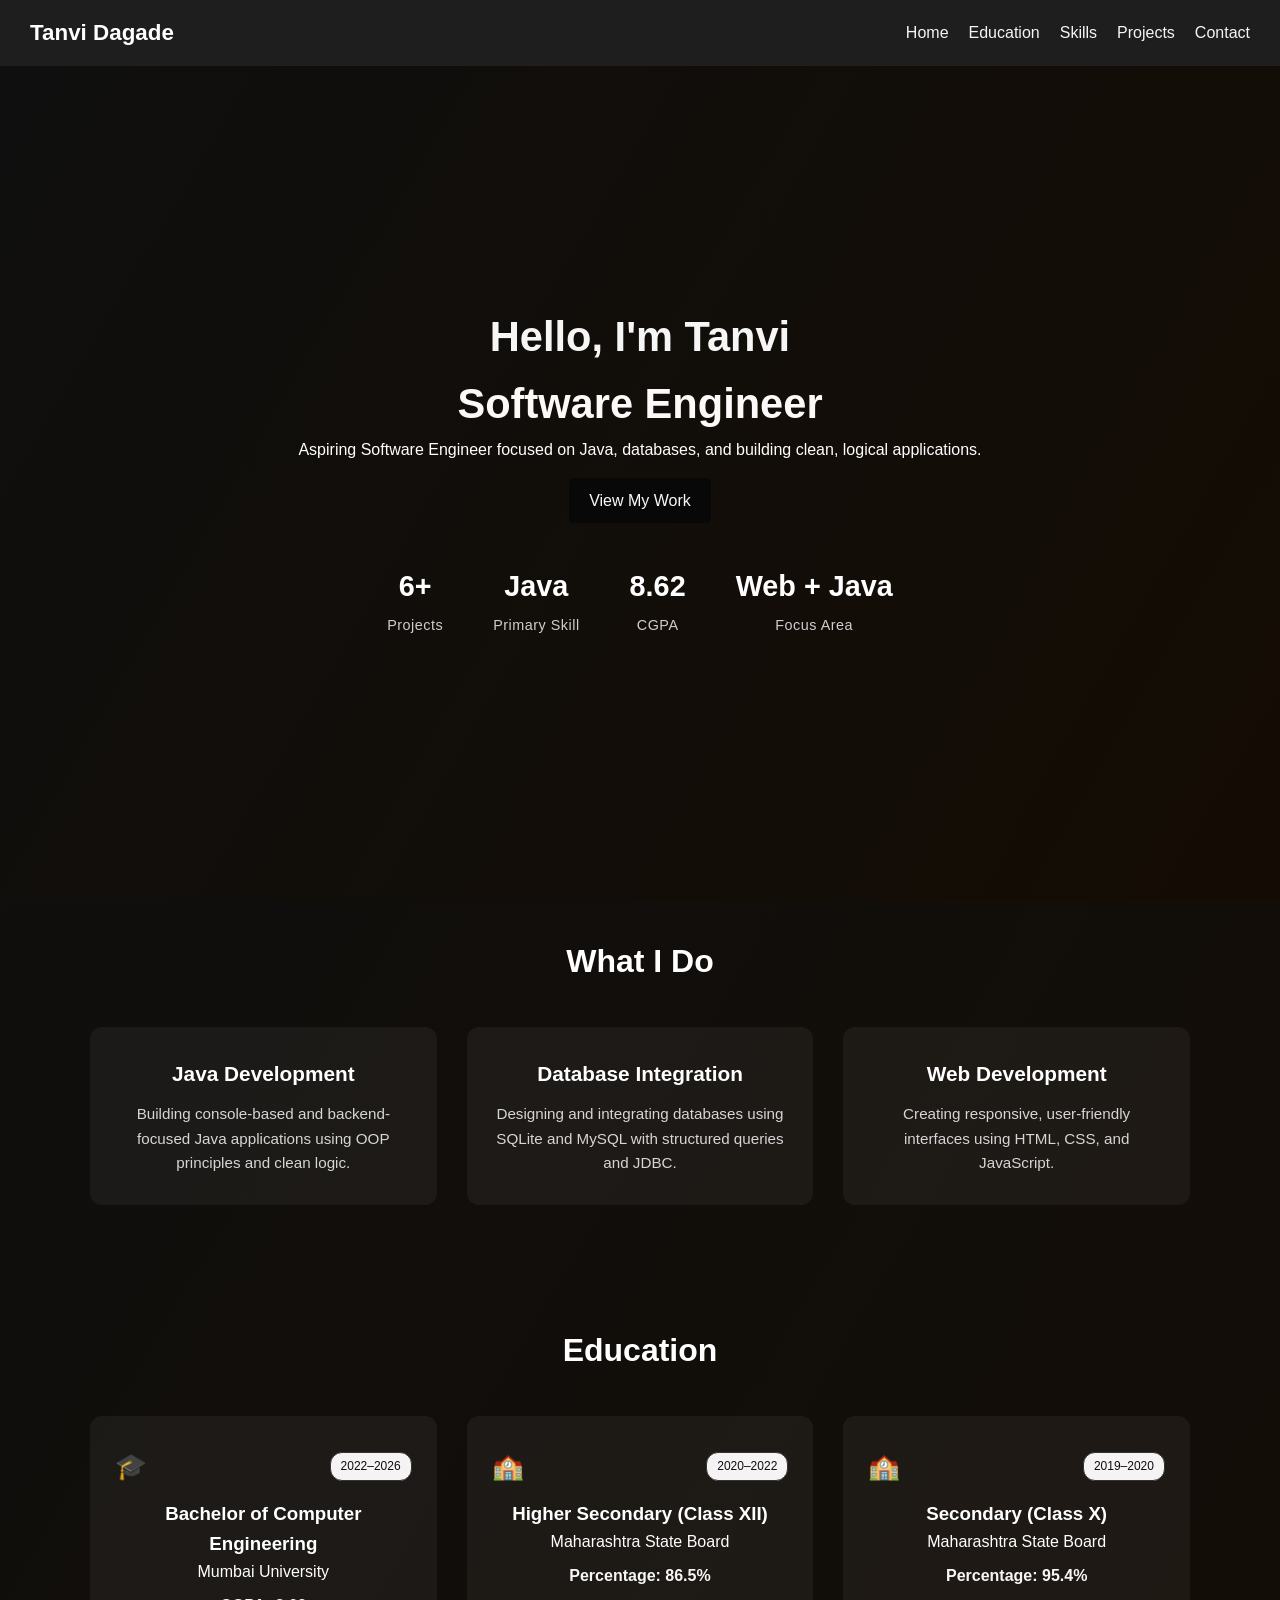
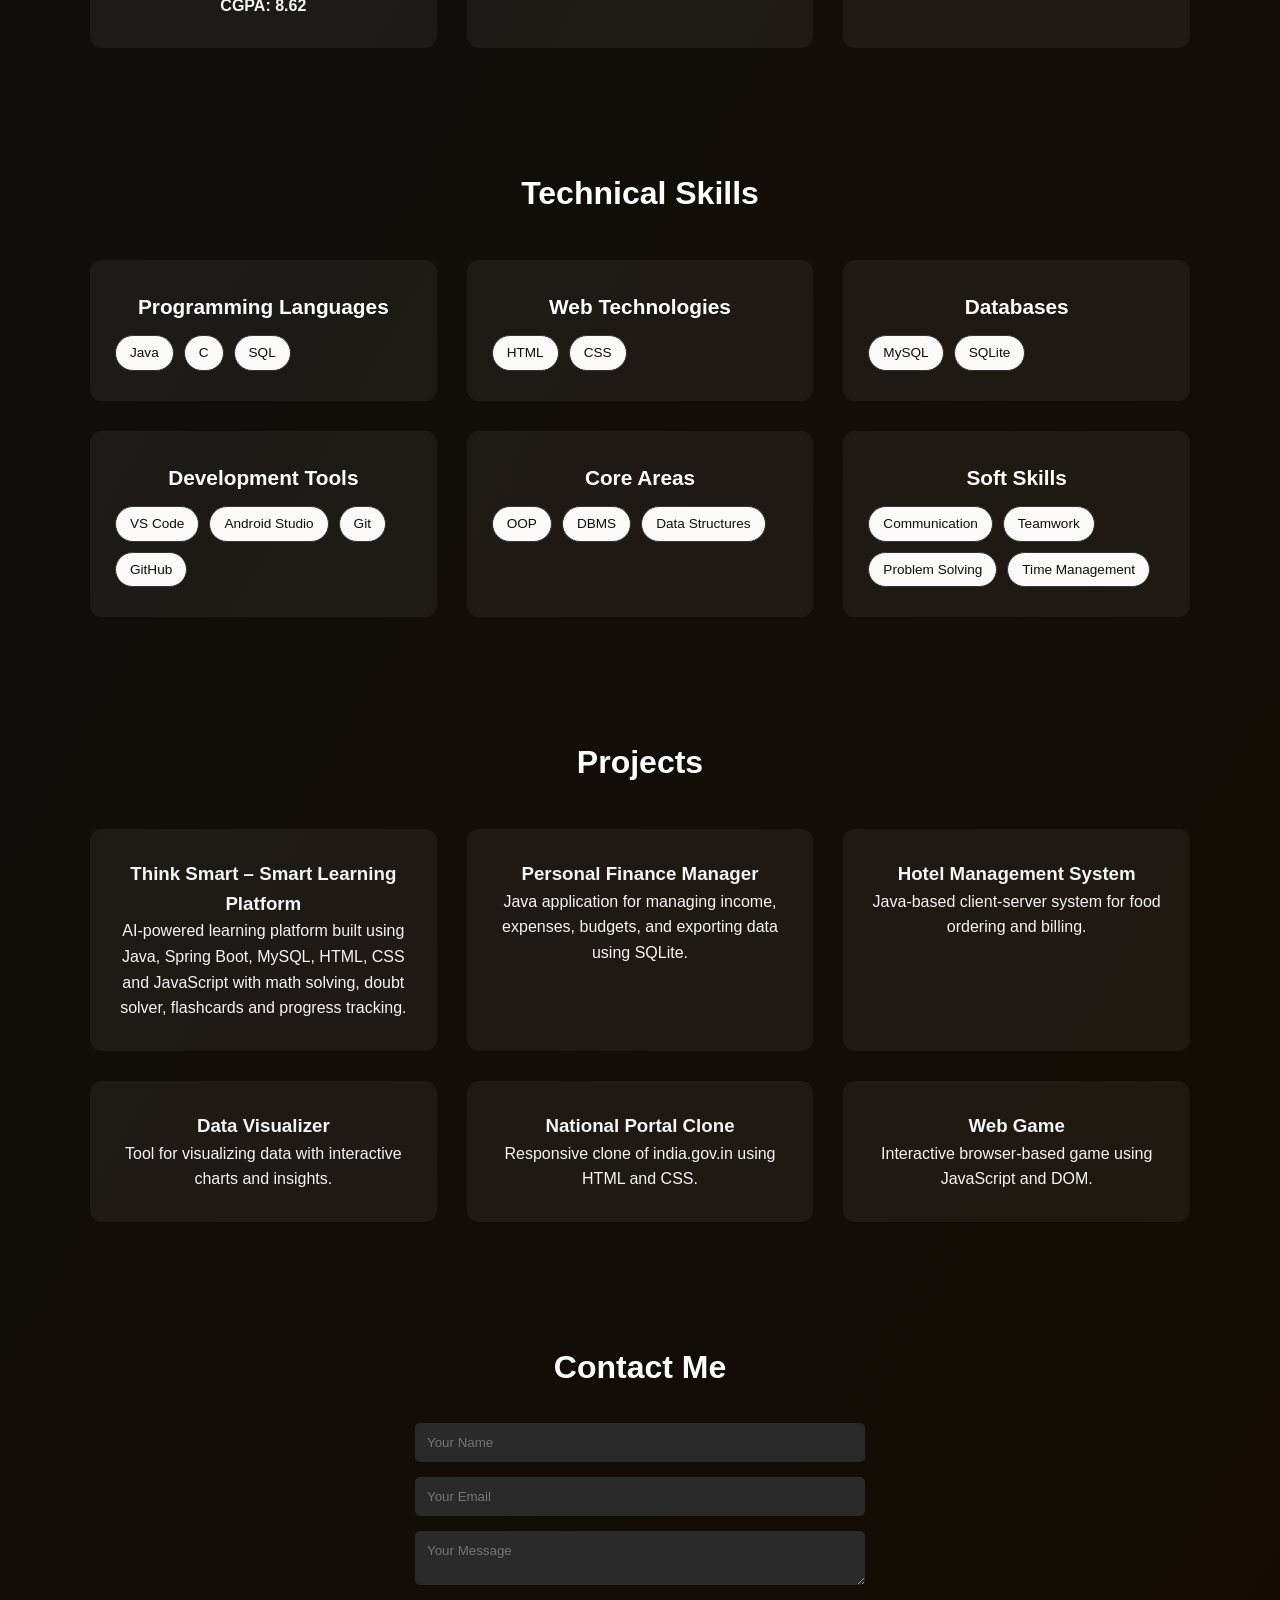
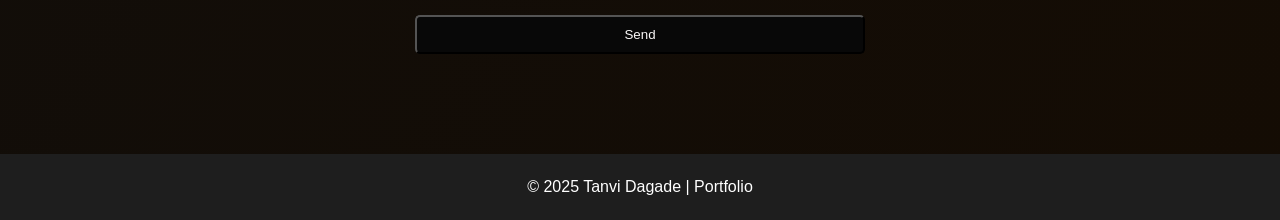
==== commit 50c28b51: "Add files via upload" ====
--- a/index.html
+++ b/index.html
@@ -1,274 +1,283 @@
-<!DOCTYPE html>
-<html lang="en">
-
-<head>
-    <meta charset="UTF-8" />
-    <meta name="viewport" content="width=device-width, initial-scale=1.0" />
-    <title>Tanvi Dagade - Portfolio</title>
-    <link rel="stylesheet" href="style.css" />
-</head>
-
-<body>
-
-    <!-- Floating Background -->
-    <div class="floating-bg">
-        <span></span>
-        <span></span>
-        <span></span>
-        <span></span>
-        <span></span>
-        <span></span>
-    </div>
-
-    <!-- ===== Navbar ===== -->
-    <header>
-        <nav>
-            <h2 class="logo">Tanvi Dagade</h2>
-            <ul class="nav-links">
-                <li><a href="#home">Home</a></li>
-                <li><a href="#education">Education</a></li>
-                <li><a href="#skills">Skills</a></li>
-                <li><a href="#projects">Projects</a></li>
-                <li><a href="#contact">Contact</a></li>
-            </ul>
-        </nav>
-    </header>
-
-    <!-- ===== Hero ===== -->
-    <section id="home" class="section hero">
-        <div class="hero-content">
-            <h1 style="color: rgb(247, 246, 246);">
-                Hello, I'm Tanvi <br>
-                <span class="highlight" id="typing" style="color: rgb(253, 249, 249);"></span>
-            </h1>
-
-            <p>
-                Aspiring Software Engineer focused on Java, databases,
-                and building clean, logical applications.
-            </p>
-
-            <a href="#projects" class="btn">View My Work</a>
-
-            <!-- HERO STATS -->
-            <div class="hero-stats">
-                <div>
-                    <h3>6+</h3>
-                    <p>Projects</p>
-                </div>
-                <div>
-                    <h3>Java</h3>
-                    <p>Primary Skill</p>
-                </div>
-                <div>
-                    <h3>8.62</h3>
-                    <p>CGPA</p>
-                </div>
-                <div>
-                    <h3>Web + Java</h3>
-                    <p>Focus Area</p>
-                </div>
-            </div>
-        </div>
-    </section>
-
-    <!-- ===== What I Do ===== -->
-    <section class="section what-i-do">
-        <h2 class="section-title">What I Do</h2>
-
-        <div class="what-grid">
-            <div class="what-card">
-                <h3>Java Development</h3>
-                <p>
-                    Building console-based and backend-focused Java applications
-                    using OOP principles and clean logic.
-                </p>
-            </div>
-
-            <div class="what-card">
-                <h3>Database Integration</h3>
-                <p>
-                    Designing and integrating databases using SQLite and MySQL
-                    with structured queries and JDBC.
-                </p>
-            </div>
-
-            <div class="what-card">
-                <h3>Web Development</h3>
-                <p>
-                    Creating responsive, user-friendly interfaces using
-                    HTML, CSS, and JavaScript.
-                </p>
-            </div>
-        </div>
-    </section>
-
-    <!-- ===== Education ===== -->
-    <section id="education" class="section">
-        <h2 class="section-title">Education</h2>
-
-        <div class="education-grid">
-
-            <div class="education-card">
-                <div class="edu-header">
-                    <span class="edu-icon">🎓</span>
-                    <span class="edu-badge">2022–2026</span>
-                </div>
-                <h3>Bachelor of Computer Engineering</h3>
-                <p>Mumbai University</p>
-                <p class="edu-score">CGPA: 8.62</p>
-            </div>
-
-            <div class="education-card">
-                <div class="edu-header">
-                    <span class="edu-icon">🏫</span>
-                    <span class="edu-badge">2020–2022</span>
-                </div>
-                <h3>Higher Secondary (Class XII)</h3>
-                <p>Maharashtra State Board</p>
-                <p class="edu-score">Percentage: 86.5%</p>
-            </div>
-
-            <div class="education-card">
-                <div class="edu-header">
-                    <span class="edu-icon">🏫</span>
-                    <span class="edu-badge">2019–2020</span>
-                </div>
-                <h3>Secondary (Class X)</h3>
-                <p>Maharashtra State Board</p>
-                <p class="edu-score">Percentage: 95.4%</p>
-            </div>
-
-        </div>
-    </section>
-
-    <!-- ===== Skills ===== -->
-    <section id="skills" class="section">
-        <h2 class="section-title">Technical Skills</h2>
-
-        <div class="skills-grid">
-
-            <div class="skills-block">
-                <h3>Programming Languages</h3>
-                <div class="skill-tags">
-                    <span>Java</span>
-                    <span>C</span>
-                    <span>SQL</span>
-                </div>
-            </div>
-
-            <div class="skills-block">
-                <h3>Web Technologies</h3>
-                <div class="skill-tags">
-                    <span>HTML</span>
-                    <span>CSS</span>
-                </div>
-            </div>
-
-            <div class="skills-block">
-                <h3>Databases</h3>
-                <div class="skill-tags">
-                    <span>MySQL</span>
-                    <span>SQLite</span>
-                </div>
-            </div>
-
-            <div class="skills-block">
-                <h3>Development Tools</h3>
-                <div class="skill-tags">
-                    <span>VS Code</span>
-                    <span>Android Studio</span>
-                    <span>Git</span>
-                    <span>GitHub</span>
-                </div>
-            </div>
-
-            <div class="skills-block">
-                <h3>Core Areas</h3>
-                <div class="skill-tags">
-                    <span>OOP</span>
-                    <span>DBMS</span>
-                    <span>Data Structures</span>
-                </div>
-            </div>
-
-            <div class="skills-block">
-                <h3>Soft Skills</h3>
-                <div class="skill-tags">
-                    <span>Communication</span>
-                    <span>Teamwork</span>
-                    <span>Problem Solving</span>
-                    <span>Time Management</span>
-                </div>
-            </div>
-
-        </div>
-    </section>
-
-    <!-- ===== Projects ===== -->
-    <section id="projects" class="section">
-        <h2 class="section-title">Projects</h2>
-
-        <div class="projects-grid">
-
-            <a href="projects/finance-manager.html" class="project-card">
-                <h3>Personal Finance Manager</h3>
-                <p>
-                    Java application for managing income, expenses, budgets,
-                    and exporting data using SQLite.
-                </p>
-            </a>
-
-            <a href="projects/hotel-management.html" class="project-card">
-                <h3>Hotel Management System</h3>
-                <p>
-                    Java-based client-server system for food ordering and billing.
-                </p>
-            </a>
-
-            <a href="projects/data-visualizer.html" class="project-card">
-                <h3>Data Visualizer</h3>
-                <p>
-                    Tool for visualizing data with interactive charts and insights.
-                </p>
-            </a>
-
-            <a href="projects/national-portal.html" class="project-card">
-                <h3>National Portal Clone</h3>
-                <p>
-                    Responsive clone of india.gov.in using HTML and CSS.
-                </p>
-            </a>
-
-            <a href="projects/web-game.html" class="project-card">
-                <h3>Web Game</h3>
-                <p>
-                    Interactive browser-based game using JavaScript and DOM.
-                </p>
-            </a>
-
-        </div>
-    </section>
-
-    <!-- ===== Contact ===== -->
-    <section id="contact" class="section">
-        <h2 class="section-title">Contact Me</h2>
-
-        <form id="contactForm">
-            <input type="text" placeholder="Your Name" required />
-            <input type="email" placeholder="Your Email" required />
-            <textarea placeholder="Your Message" required></textarea>
-            <button type="submit" class="btn">Send</button>
-        </form>
-
-        <p id="formMessage" class="form-msg"></p>
-    </section>
-
-    <!-- ===== Footer ===== -->
-    <footer>
-        <p>© 2025 Tanvi Dagade | Portfolio</p>
-    </footer>
-
-    <script src="script.js"></script>
-</body>
-
+<!DOCTYPE html>
+<html lang="en">
+
+<head>
+    <meta charset="UTF-8" />
+    <meta name="viewport" content="width=device-width, initial-scale=1.0" />
+    <title>Tanvi Dagade - Portfolio</title>
+    <link rel="stylesheet" href="style.css" />
+</head>
+
+<body>
+
+    <!-- Floating Background -->
+    <div class="floating-bg">
+        <span></span>
+        <span></span>
+        <span></span>
+        <span></span>
+        <span></span>
+        <span></span>
+    </div>
+
+    <!-- ===== Navbar ===== -->
+    <header>
+        <nav>
+            <h2 class="logo">Tanvi Dagade</h2>
+            <ul class="nav-links">
+                <li><a href="#home">Home</a></li>
+                <li><a href="#education">Education</a></li>
+                <li><a href="#skills">Skills</a></li>
+                <li><a href="#projects">Projects</a></li>
+                <li><a href="#contact">Contact</a></li>
+            </ul>
+        </nav>
+    </header>
+
+    <!-- ===== Hero ===== -->
+    <section id="home" class="section hero">
+        <div class="hero-content">
+            <h1 style="color: rgb(247, 246, 246);">
+                Hello, I'm Tanvi <br>
+                <span class="highlight" id="typing" style="color: rgb(253, 249, 249);"></span>
+            </h1>
+
+            <p>
+                Aspiring Software Engineer focused on Java, databases,
+                and building clean, logical applications.
+            </p>
+
+            <a href="#projects" class="btn">View My Work</a>
+
+            <!-- HERO STATS -->
+            <div class="hero-stats">
+                <div>
+                    <h3>6+</h3>
+                    <p>Projects</p>
+                </div>
+                <div>
+                    <h3>Java</h3>
+                    <p>Primary Skill</p>
+                </div>
+                <div>
+                    <h3>8.62</h3>
+                    <p>CGPA</p>
+                </div>
+                <div>
+                    <h3>Web + Java</h3>
+                    <p>Focus Area</p>
+                </div>
+            </div>
+        </div>
+    </section>
+
+    <!-- ===== What I Do ===== -->
+    <section class="section what-i-do">
+        <h2 class="section-title">What I Do</h2>
+
+        <div class="what-grid">
+            <div class="what-card">
+                <h3>Java Development</h3>
+                <p>
+                    Building console-based and backend-focused Java applications
+                    using OOP principles and clean logic.
+                </p>
+            </div>
+
+            <div class="what-card">
+                <h3>Database Integration</h3>
+                <p>
+                    Designing and integrating databases using SQLite and MySQL
+                    with structured queries and JDBC.
+                </p>
+            </div>
+
+            <div class="what-card">
+                <h3>Web Development</h3>
+                <p>
+                    Creating responsive, user-friendly interfaces using
+                    HTML, CSS, and JavaScript.
+                </p>
+            </div>
+        </div>
+    </section>
+
+    <!-- ===== Education ===== -->
+    <section id="education" class="section">
+        <h2 class="section-title">Education</h2>
+
+        <div class="education-grid">
+
+            <div class="education-card">
+                <div class="edu-header">
+                    <span class="edu-icon">🎓</span>
+                    <span class="edu-badge">2022–2026</span>
+                </div>
+                <h3>Bachelor of Computer Engineering</h3>
+                <p>Mumbai University</p>
+                <p class="edu-score">CGPA: 8.62</p>
+            </div>
+
+            <div class="education-card">
+                <div class="edu-header">
+                    <span class="edu-icon">🏫</span>
+                    <span class="edu-badge">2020–2022</span>
+                </div>
+                <h3>Higher Secondary (Class XII)</h3>
+                <p>Maharashtra State Board</p>
+                <p class="edu-score">Percentage: 86.5%</p>
+            </div>
+
+            <div class="education-card">
+                <div class="edu-header">
+                    <span class="edu-icon">🏫</span>
+                    <span class="edu-badge">2019–2020</span>
+                </div>
+                <h3>Secondary (Class X)</h3>
+                <p>Maharashtra State Board</p>
+                <p class="edu-score">Percentage: 95.4%</p>
+            </div>
+
+        </div>
+    </section>
+
+    <!-- ===== Skills ===== -->
+    <section id="skills" class="section">
+        <h2 class="section-title">Technical Skills</h2>
+
+        <div class="skills-grid">
+
+            <div class="skills-block">
+                <h3>Programming Languages</h3>
+                <div class="skill-tags">
+                    <span>Java</span>
+                    <span>C</span>
+                    <span>SQL</span>
+                </div>
+            </div>
+
+            <div class="skills-block">
+                <h3>Web Technologies</h3>
+                <div class="skill-tags">
+                    <span>HTML</span>
+                    <span>CSS</span>
+                </div>
+            </div>
+
+            <div class="skills-block">
+                <h3>Databases</h3>
+                <div class="skill-tags">
+                    <span>MySQL</span>
+                    <span>SQLite</span>
+                </div>
+            </div>
+
+            <div class="skills-block">
+                <h3>Development Tools</h3>
+                <div class="skill-tags">
+                    <span>VS Code</span>
+                    <span>Android Studio</span>
+                    <span>Git</span>
+                    <span>GitHub</span>
+                </div>
+            </div>
+
+            <div class="skills-block">
+                <h3>Core Areas</h3>
+                <div class="skill-tags">
+                    <span>OOP</span>
+                    <span>DBMS</span>
+                    <span>Data Structures</span>
+                </div>
+            </div>
+
+            <div class="skills-block">
+                <h3>Soft Skills</h3>
+                <div class="skill-tags">
+                    <span>Communication</span>
+                    <span>Teamwork</span>
+                    <span>Problem Solving</span>
+                    <span>Time Management</span>
+                </div>
+            </div>
+
+        </div>
+    </section>
+
+    <!-- ===== Projects ===== -->
+    <section id="projects" class="section">
+        <h2 class="section-title">Projects</h2>
+
+        <div class="projects-grid">
+
+            <a href="projects/think-smart.html" class="project-card">
+                <h3>Think Smart – Smart Learning Platform</h3>
+                <p>
+                    AI-powered learning platform built using Java, Spring Boot,
+                    MySQL, HTML, CSS and JavaScript with math solving,
+                    doubt solver, flashcards and progress tracking.
+                </p>
+            </a>
+
+            <a href="projects/finance-manager.html" class="project-card">
+                <h3>Personal Finance Manager</h3>
+                <p>
+                    Java application for managing income, expenses, budgets,
+                    and exporting data using SQLite.
+                </p>
+            </a>
+
+            <a href="projects/hotel-management.html" class="project-card">
+                <h3>Hotel Management System</h3>
+                <p>
+                    Java-based client-server system for food ordering and billing.
+                </p>
+            </a>
+
+            <a href="projects/data-visualizer.html" class="project-card">
+                <h3>Data Visualizer</h3>
+                <p>
+                    Tool for visualizing data with interactive charts and insights.
+                </p>
+            </a>
+
+            <a href="projects/national-portal.html" class="project-card">
+                <h3>National Portal Clone</h3>
+                <p>
+                    Responsive clone of india.gov.in using HTML and CSS.
+                </p>
+            </a>
+
+            <a href="projects/web-game.html" class="project-card">
+                <h3>Web Game</h3>
+                <p>
+                    Interactive browser-based game using JavaScript and DOM.
+                </p>
+            </a>
+
+        </div>
+    </section>
+
+    <!-- ===== Contact ===== -->
+    <section id="contact" class="section">
+        <h2 class="section-title">Contact Me</h2>
+
+        <form id="contactForm">
+            <input type="text" placeholder="Your Name" required />
+            <input type="email" placeholder="Your Email" required />
+            <textarea placeholder="Your Message" required></textarea>
+            <button type="submit" class="btn">Send</button>
+        </form>
+
+        <p id="formMessage" class="form-msg"></p>
+    </section>
+
+    <!-- ===== Footer ===== -->
+    <footer>
+        <p>© 2025 Tanvi Dagade | Portfolio</p>
+    </footer>
+
+    <script src="script.js"></script>
+</body>
+
 </html>
--- a/style.css
+++ b/style.css
@@ -1,438 +1,438 @@
-/* ===== RESET ===== */
-* {
-    margin: 0;
-    padding: 0;
-    box-sizing: border-box;
-    font-family: 'Segoe UI', Arial, sans-serif;
-}
-
-body {
-    background: linear-gradient(
-        120deg,
-        #0f0f0f,
-        #160b00,
-        #5c3e0d,
-        #140e05
-    );
-    background-size: 400% 400%;
-    animation: floatingBackground 20s ease-in-out infinite;
-    color: #fff;
-    line-height: 1.6;
-}
-
-/* ===== NAVBAR ===== */
-header {
-    background: #1e1e1e;
-    padding: 15px 30px;
-    position: sticky;
-    top: 0;
-    z-index: 1000;
-}
-
-nav {
-    display: flex;
-    justify-content: space-between;
-    align-items: center;
-}
-
-.logo {
-    font-size: 1.4rem;
-}
-
-.nav-links {
-    list-style: none;
-    display: flex;
-    gap: 20px;
-}
-
-.nav-links a {
-    color: #f5f5f5;
-    text-decoration: none;
-    transition: color 0.3s;
-}
-
-.nav-links a:hover {
-    color: #9e9e9e;
-}
-
-/* ===== SECTIONS ===== */
-.section {
-    padding: 60px 20px;
-    text-align: center;
-}
-
-.section-title {
-    font-size: 2rem;
-    margin-bottom: 30px;
-}
-
-/* ===== HERO ===== */
-.hero {
-    height: 90vh;
-    display: flex;
-    justify-content: center;
-    align-items: center;
-    text-align: center;
-}
-
-.hero h1 {
-    font-size: 2.6rem;
-}
-
-.highlight {
-    color: #9e9e9e;
-}
-
-/* ===== BUTTON ===== */
-.btn {
-    background: #080808;
-    color: #faf8f8;
-    padding: 10px 20px;
-    border-radius: 5px;
-    text-decoration: none;
-    display: inline-block;
-    margin-top: 15px;
-    transition: transform 0.3s;
-}
-
-.btn:hover {
-    transform: translateY(-3px);
-}
-
-/* ===== EDUCATION ===== */
-.education-grid {
-    display: grid;
-    grid-template-columns: repeat(3, 1fr);
-    gap: 30px;
-    max-width: 1100px;
-    margin: 40px auto 0;
-}
-
-.education-card {
-    background: rgba(255, 255, 255, 0.05);
-    padding: 30px 25px;
-    border-radius: 12px;
-    transition: transform 0.3s ease, box-shadow 0.3s ease;
-}
-
-.education-card:hover {
-    transform: translateY(-8px);
-    box-shadow: 0 15px 30px rgba(0, 0, 0, 0.35);
-}
-
-.edu-header {
-    display: flex;
-    justify-content: space-between;
-    align-items: center;
-    margin-bottom: 12px;
-}
-
-.edu-icon {
-    font-size: 1.6rem;
-}
-
-.edu-badge {
-    background: #f5f3f3;
-    color: #0e0d0d;
-    font-size: 0.75rem;
-    padding: 4px 10px;
-    border-radius: 12px;
-    border: 1px solid #333;
-}
-
-.edu-score {
-    font-weight: bold;
-    color: #f8f7f7;
-    margin-top: 8px;
-}
-
-/* ===== SKILLS ===== */
-.skills-grid {
-   display: grid;
-    grid-template-columns: repeat(3, 1fr);
-    gap: 30px;
-    max-width: 1100px;
-    margin: 40px auto 0;
-}
-
-.skills-block {
-    background: rgba(255, 255, 255, 0.05);
-    padding: 30px 25px;
-    border-radius: 12px;
-    transition: transform 0.3s ease, box-shadow 0.3s ease;
-}
-
-.skills-block:hover {
-   transform: translateY(-8px);
-    box-shadow: 0 15px 30px rgba(0, 0, 0, 0.35);
-}
-
-.skills-block h3 {
-    font-size: 1.3rem;
-    margin-bottom: 12px;
-    color: #ffffff;
-}
-
-.skill-tags {
-    display: flex;
-    flex-wrap: wrap;
-    gap: 10px;
-}
-
-.skill-tags span {
-    padding: 6px 14px;
-    border-radius: 20px;
-    background: #fcf9f9;
-    border: 1px solid #333;
-    font-size: 0.85rem;
-    color: #0e0d0d;
-    transition: all 0.3s ease;
-}
-
-.skill-tags span:hover {
-    background: #9e9e9e;
-    color: #121212;
-    transform: translateY(-3px);
-}
-
-/* ===== PROJECTS ===== */
-.projects-grid {
-   display: grid;
-    grid-template-columns: repeat(3, 1fr);
-    gap: 30px;
-    max-width: 1100px;
-    margin: 40px auto 0;
-}
-
-.project-card {
-    background: rgba(255, 255, 255, 0.05);
-    padding: 30px 25px;
-    border-radius: 12px;
-    transition: transform 0.4s ease, box-shadow 0.4s ease;
-    text-decoration: none;
-    color: #f5f5f5;
-    transition: transform 0.4s ease, box-shadow 0.4s ease;
-}
-
-.project-card:hover {
-    transform: translateY(-8px);
-    transform: translateY(-8px);
-    box-shadow: 0 15px 30px rgba(0, 0, 0, 0.35);
-}
-
-/* ===== PROJECT DETAIL HERO ===== */
-.project-hero {
-    max-width: 900px;
-    margin: 60px auto 40px;
-    padding: 40px;
-    background: linear-gradient(135deg, #2a2a2a, #1e1e1e);
-    border-radius: 16px;
-    text-align: left;
-    box-shadow: 0 10px 40px rgba(0, 0, 0, 0.4);
-}
-
-.project-hero h1 {
-    font-size: 2.5rem;
-}
-
-.project-hero p {
-    color: #bdbdbd;
-    margin: 15px 0 25px;
-    font-size: 1.1rem;
-}
-
-.tech-badges {
-    display: flex;
-    flex-wrap: wrap;
-    gap: 10px;
-}
-
-.tech-badges span {
-    padding: 6px 14px;
-    border-radius: 20px;
-    background: #121212;
-    border: 1px solid #333;
-    font-size: 0.9rem;
-    transition: transform 0.3s ease, box-shadow 0.3s ease;
-}
-
-.tech-badges span:hover {
-    transform: translateY(-5px) scale(1.1);
-    box-shadow: 0 5px 15px rgba(158, 158, 158, 0.4);
-}
-
-/* ===== CONTACT ===== */
-form {
-    max-width: 450px;
-    margin: auto;
-    display: flex;
-    flex-direction: column;
-    gap: 15px;
-}
-
-input,
-textarea {
-    padding: 12px;
-    border-radius: 5px;
-    border: none;
-    background: #2a2a2a;
-    color: #fff;
-}
-
-/* ===== FOOTER ===== */
-footer {
-    background: #1e1e1e;
-    padding: 20px;
-    text-align: center;
-    margin-top: 40px;
-}
-
-/* ===== ANIMATIONS ===== */
-.hidden {
-    opacity: 0;
-    transform: translateY(30px);
-}
-
-.fade-in {
-    opacity: 1;
-    transform: translateY(0);
-    transition: 0.8s ease;
-}
-
-/* ===== RESPONSIVE ===== */
-@media (max-width: 600px) {
-    .section {
-        padding: 45px 15px;
-    }
-
-    .education-card,
-    .skills-block {
-        padding: 18px;
-    }
-
-    .hero h1 {
-        font-size: 2.1rem;
-    }
-}
-
-.hero-content {
-    max-width: 1000px;
-    margin: 0 auto;
-    text-align: center;
-}
-
-.hero-stats {
-    display: flex;
-    justify-content: center;
-    align-items: center;
-    gap: 50px;
-    margin-top: 40px;
-    flex-wrap: wrap; /* mobile safe */
-}
-
-.hero-stats div {
-    text-align: center;
-}
-
-.hero-stats h3 {
-    font-size: 1.8rem;
-    font-weight: 600;
-    margin-bottom: 5px;
-    color: #ffffff;
-}
-
-.hero-stats p {
-    font-size: 0.9rem;
-    color: #cfcfcf;
-    letter-spacing: 0.5px;
-}
-
-.what-i-do {
-    text-align: center;
-}
-
-.what-grid {
-    display: grid;
-    grid-template-columns: repeat(3, 1fr);
-    gap: 30px;
-    max-width: 1100px;
-    margin: 40px auto 0;
-}
-
-.what-card {
-    background: rgba(255, 255, 255, 0.05);
-    padding: 30px 25px;
-    border-radius: 12px;
-    transition: transform 0.3s ease, box-shadow 0.3s ease;
-}
-
-.what-card h3 {
-    font-size: 1.3rem;
-    margin-bottom: 12px;
-    color: #ffffff;
-}
-
-.what-card p {
-    font-size: 0.95rem;
-    line-height: 1.6;
-    color: #d6d6d6;
-}
-
-.what-card:hover {
-    transform: translateY(-8px);
-    box-shadow: 0 15px 30px rgba(0, 0, 0, 0.35);
-}
-
-@media (max-width: 900px) {
-    .what-grid {
-        grid-template-columns: 1fr;
-    }
-}
-
-/* ===== UNIVERSAL CARD STYLE ===== */
-.card {
-    background: rgba(255, 255, 255, 0.06);
-    padding: 28px 24px;
-    border-radius: 14px;
-    transition: transform 0.35s ease, box-shadow 0.35s ease;
-}
-
-.card:hover {
-    transform: translateY(-8px);
-    box-shadow: 0 18px 35px rgba(0, 0, 0, 0.35);
-}
-
-@keyframes floatingBackground {
-    0% {
-        background-position: 0% 50%;
-    }
-    50% {
-        background-position: 100% 50%;
-    }
-    100% {
-        background-position: 0% 50%;
-    }
-}
-
-body::before {
-    content: "";
-    position: fixed;
-    inset: 0;
-    background: inherit;
-    z-index: -1;
-    animation: verticalFloat 12s ease-in-out infinite;
-    transform-origin: center;
-}
-
-@keyframes verticalFloat {
-    0% {
-        transform: translateY(0px) scale(1);
-    }
-    50% {
-        transform: translateY(-15px) scale(1.02);
-    }
-    100% {
-        transform: translateY(0px) scale(1);
-    }
-}
-
+/* ===== RESET ===== */
+* {
+    margin: 0;
+    padding: 0;
+    box-sizing: border-box;
+    font-family: 'Segoe UI', Arial, sans-serif;
+}
+
+body {
+    background: linear-gradient(
+        120deg,
+        #0f0f0f,
+        #160b00,
+        #5c3e0d,
+        #140e05
+    );
+    background-size: 400% 400%;
+    animation: floatingBackground 20s ease-in-out infinite;
+    color: #fff;
+    line-height: 1.6;
+}
+
+/* ===== NAVBAR ===== */
+header {
+    background: #1e1e1e;
+    padding: 15px 30px;
+    position: sticky;
+    top: 0;
+    z-index: 1000;
+}
+
+nav {
+    display: flex;
+    justify-content: space-between;
+    align-items: center;
+}
+
+.logo {
+    font-size: 1.4rem;
+}
+
+.nav-links {
+    list-style: none;
+    display: flex;
+    gap: 20px;
+}
+
+.nav-links a {
+    color: #f5f5f5;
+    text-decoration: none;
+    transition: color 0.3s;
+}
+
+.nav-links a:hover {
+    color: #9e9e9e;
+}
+
+/* ===== SECTIONS ===== */
+.section {
+    padding: 60px 20px;
+    text-align: center;
+}
+
+.section-title {
+    font-size: 2rem;
+    margin-bottom: 30px;
+}
+
+/* ===== HERO ===== */
+.hero {
+    height: 90vh;
+    display: flex;
+    justify-content: center;
+    align-items: center;
+    text-align: center;
+}
+
+.hero h1 {
+    font-size: 2.6rem;
+}
+
+.highlight {
+    color: #9e9e9e;
+}
+
+/* ===== BUTTON ===== */
+.btn {
+    background: #080808;
+    color: #faf8f8;
+    padding: 10px 20px;
+    border-radius: 5px;
+    text-decoration: none;
+    display: inline-block;
+    margin-top: 15px;
+    transition: transform 0.3s;
+}
+
+.btn:hover {
+    transform: translateY(-3px);
+}
+
+/* ===== EDUCATION ===== */
+.education-grid {
+    display: grid;
+    grid-template-columns: repeat(3, 1fr);
+    gap: 30px;
+    max-width: 1100px;
+    margin: 40px auto 0;
+}
+
+.education-card {
+    background: rgba(255, 255, 255, 0.05);
+    padding: 30px 25px;
+    border-radius: 12px;
+    transition: transform 0.3s ease, box-shadow 0.3s ease;
+}
+
+.education-card:hover {
+    transform: translateY(-8px);
+    box-shadow: 0 15px 30px rgba(0, 0, 0, 0.35);
+}
+
+.edu-header {
+    display: flex;
+    justify-content: space-between;
+    align-items: center;
+    margin-bottom: 12px;
+}
+
+.edu-icon {
+    font-size: 1.6rem;
+}
+
+.edu-badge {
+    background: #f5f3f3;
+    color: #0e0d0d;
+    font-size: 0.75rem;
+    padding: 4px 10px;
+    border-radius: 12px;
+    border: 1px solid #333;
+}
+
+.edu-score {
+    font-weight: bold;
+    color: #f8f7f7;
+    margin-top: 8px;
+}
+
+/* ===== SKILLS ===== */
+.skills-grid {
+   display: grid;
+    grid-template-columns: repeat(3, 1fr);
+    gap: 30px;
+    max-width: 1100px;
+    margin: 40px auto 0;
+}
+
+.skills-block {
+    background: rgba(255, 255, 255, 0.05);
+    padding: 30px 25px;
+    border-radius: 12px;
+    transition: transform 0.3s ease, box-shadow 0.3s ease;
+}
+
+.skills-block:hover {
+   transform: translateY(-8px);
+    box-shadow: 0 15px 30px rgba(0, 0, 0, 0.35);
+}
+
+.skills-block h3 {
+    font-size: 1.3rem;
+    margin-bottom: 12px;
+    color: #ffffff;
+}
+
+.skill-tags {
+    display: flex;
+    flex-wrap: wrap;
+    gap: 10px;
+}
+
+.skill-tags span {
+    padding: 6px 14px;
+    border-radius: 20px;
+    background: #fcf9f9;
+    border: 1px solid #333;
+    font-size: 0.85rem;
+    color: #0e0d0d;
+    transition: all 0.3s ease;
+}
+
+.skill-tags span:hover {
+    background: #9e9e9e;
+    color: #121212;
+    transform: translateY(-3px);
+}
+
+/* ===== PROJECTS ===== */
+.projects-grid {
+   display: grid;
+    grid-template-columns: repeat(3, 1fr);
+    gap: 30px;
+    max-width: 1100px;
+    margin: 40px auto 0;
+}
+
+.project-card {
+    background: rgba(255, 255, 255, 0.05);
+    padding: 30px 25px;
+    border-radius: 12px;
+    transition: transform 0.4s ease, box-shadow 0.4s ease;
+    text-decoration: none;
+    color: #f5f5f5;
+    transition: transform 0.4s ease, box-shadow 0.4s ease;
+}
+
+.project-card:hover {
+    transform: translateY(-8px);
+    transform: translateY(-8px);
+    box-shadow: 0 15px 30px rgba(0, 0, 0, 0.35);
+}
+
+/* ===== PROJECT DETAIL HERO ===== */
+.project-hero {
+    max-width: 900px;
+    margin: 60px auto 40px;
+    padding: 40px;
+    background: linear-gradient(135deg, #2a2a2a, #1e1e1e);
+    border-radius: 16px;
+    text-align: left;
+    box-shadow: 0 10px 40px rgba(0, 0, 0, 0.4);
+}
+
+.project-hero h1 {
+    font-size: 2.5rem;
+}
+
+.project-hero p {
+    color: #bdbdbd;
+    margin: 15px 0 25px;
+    font-size: 1.1rem;
+}
+
+.tech-badges {
+    display: flex;
+    flex-wrap: wrap;
+    gap: 10px;
+}
+
+.tech-badges span {
+    padding: 6px 14px;
+    border-radius: 20px;
+    background: #121212;
+    border: 1px solid #333;
+    font-size: 0.9rem;
+    transition: transform 0.3s ease, box-shadow 0.3s ease;
+}
+
+.tech-badges span:hover {
+    transform: translateY(-5px) scale(1.1);
+    box-shadow: 0 5px 15px rgba(158, 158, 158, 0.4);
+}
+
+/* ===== CONTACT ===== */
+form {
+    max-width: 450px;
+    margin: auto;
+    display: flex;
+    flex-direction: column;
+    gap: 15px;
+}
+
+input,
+textarea {
+    padding: 12px;
+    border-radius: 5px;
+    border: none;
+    background: #2a2a2a;
+    color: #fff;
+}
+
+/* ===== FOOTER ===== */
+footer {
+    background: #1e1e1e;
+    padding: 20px;
+    text-align: center;
+    margin-top: 40px;
+}
+
+/* ===== ANIMATIONS ===== */
+.hidden {
+    opacity: 0;
+    transform: translateY(30px);
+}
+
+.fade-in {
+    opacity: 1;
+    transform: translateY(0);
+    transition: 0.8s ease;
+}
+
+/* ===== RESPONSIVE ===== */
+@media (max-width: 600px) {
+    .section {
+        padding: 45px 15px;
+    }
+
+    .education-card,
+    .skills-block {
+        padding: 18px;
+    }
+
+    .hero h1 {
+        font-size: 2.1rem;
+    }
+}
+
+.hero-content {
+    max-width: 1000px;
+    margin: 0 auto;
+    text-align: center;
+}
+
+.hero-stats {
+    display: flex;
+    justify-content: center;
+    align-items: center;
+    gap: 50px;
+    margin-top: 40px;
+    flex-wrap: wrap; /* mobile safe */
+}
+
+.hero-stats div {
+    text-align: center;
+}
+
+.hero-stats h3 {
+    font-size: 1.8rem;
+    font-weight: 600;
+    margin-bottom: 5px;
+    color: #ffffff;
+}
+
+.hero-stats p {
+    font-size: 0.9rem;
+    color: #cfcfcf;
+    letter-spacing: 0.5px;
+}
+
+.what-i-do {
+    text-align: center;
+}
+
+.what-grid {
+    display: grid;
+    grid-template-columns: repeat(3, 1fr);
+    gap: 30px;
+    max-width: 1100px;
+    margin: 40px auto 0;
+}
+
+.what-card {
+    background: rgba(255, 255, 255, 0.05);
+    padding: 30px 25px;
+    border-radius: 12px;
+    transition: transform 0.3s ease, box-shadow 0.3s ease;
+}
+
+.what-card h3 {
+    font-size: 1.3rem;
+    margin-bottom: 12px;
+    color: #ffffff;
+}
+
+.what-card p {
+    font-size: 0.95rem;
+    line-height: 1.6;
+    color: #d6d6d6;
+}
+
+.what-card:hover {
+    transform: translateY(-8px);
+    box-shadow: 0 15px 30px rgba(0, 0, 0, 0.35);
+}
+
+@media (max-width: 900px) {
+    .what-grid {
+        grid-template-columns: 1fr;
+    }
+}
+
+/* ===== UNIVERSAL CARD STYLE ===== */
+.card {
+    background: rgba(255, 255, 255, 0.06);
+    padding: 28px 24px;
+    border-radius: 14px;
+    transition: transform 0.35s ease, box-shadow 0.35s ease;
+}
+
+.card:hover {
+    transform: translateY(-8px);
+    box-shadow: 0 18px 35px rgba(0, 0, 0, 0.35);
+}
+
+@keyframes floatingBackground {
+    0% {
+        background-position: 0% 50%;
+    }
+    50% {
+        background-position: 100% 50%;
+    }
+    100% {
+        background-position: 0% 50%;
+    }
+}
+
+body::before {
+    content: "";
+    position: fixed;
+    inset: 0;
+    background: inherit;
+    z-index: -1;
+    animation: verticalFloat 12s ease-in-out infinite;
+    transform-origin: center;
+}
+
+@keyframes verticalFloat {
+    0% {
+        transform: translateY(0px) scale(1);
+    }
+    50% {
+        transform: translateY(-15px) scale(1.02);
+    }
+    100% {
+        transform: translateY(0px) scale(1);
+    }
+}
+
